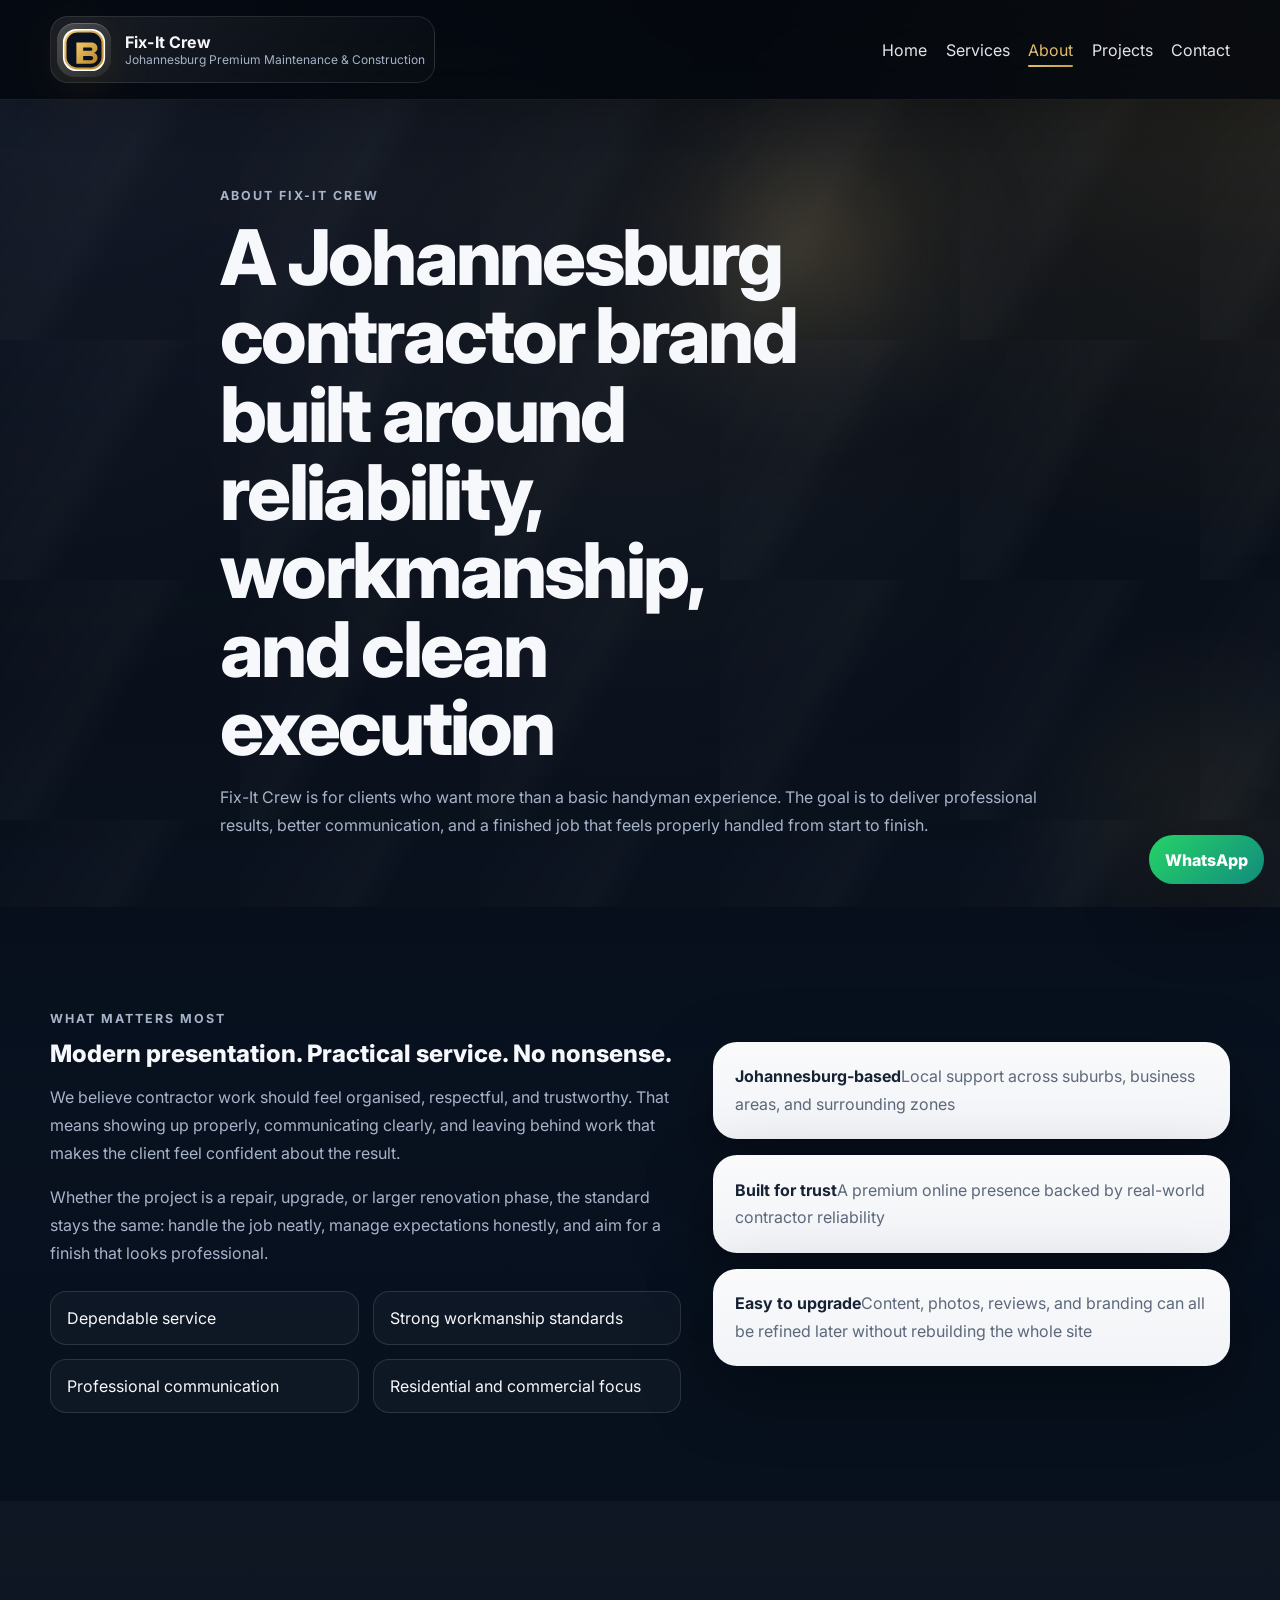
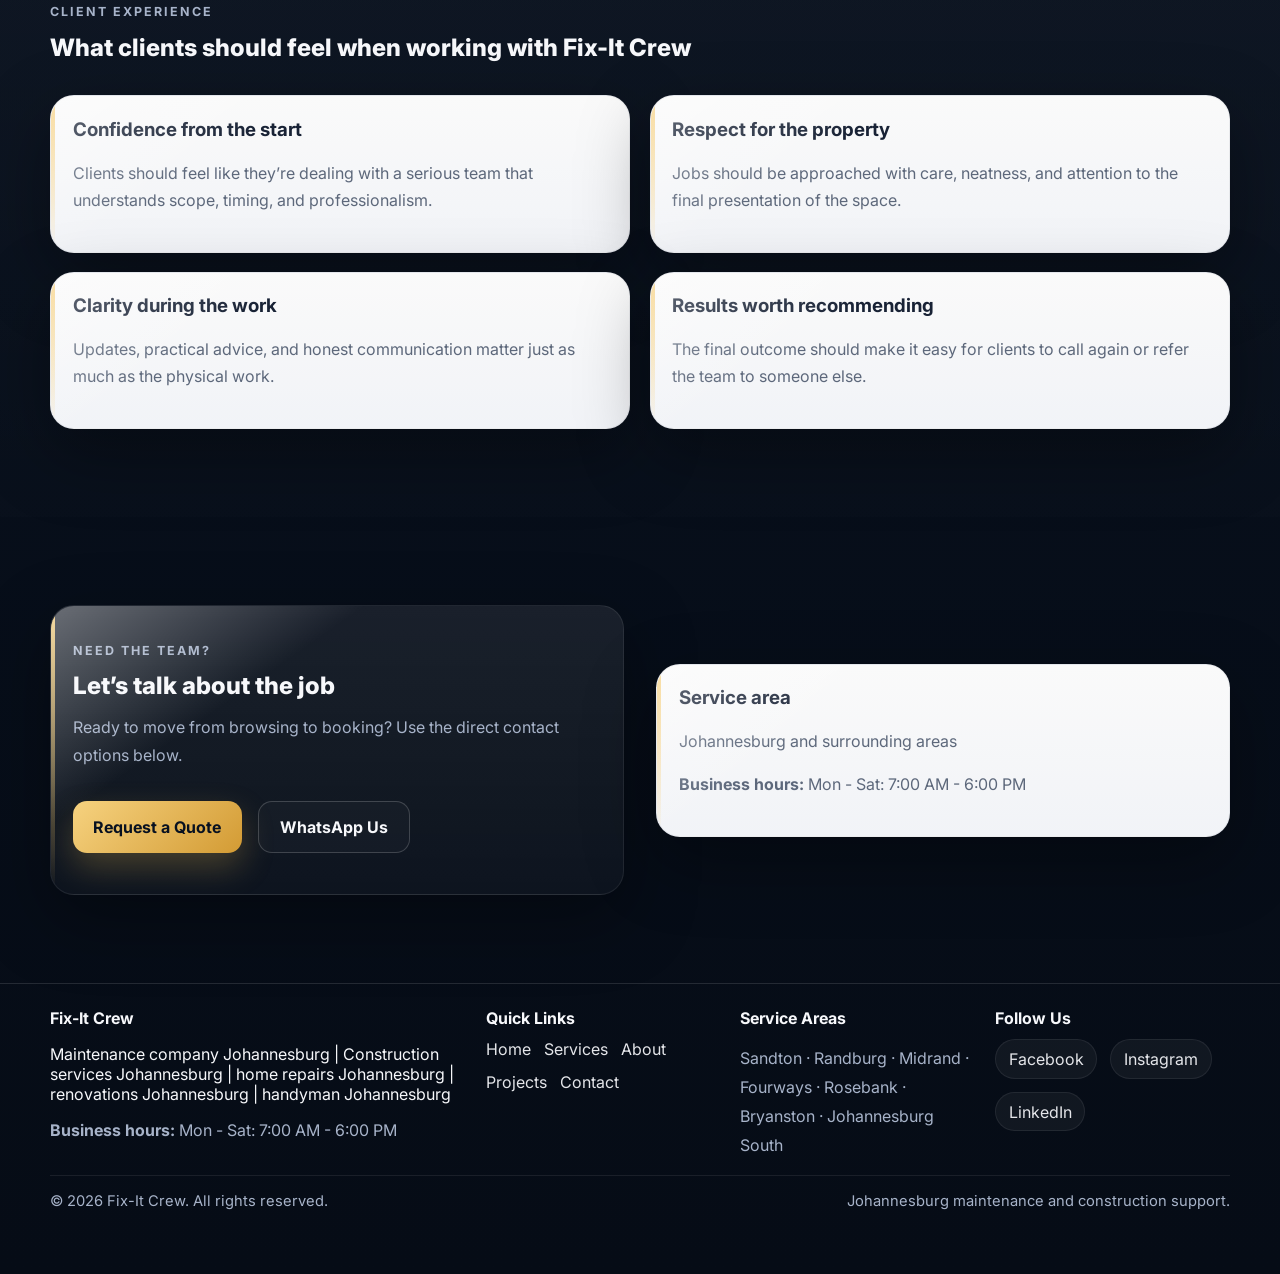
==== about.html @ feb7de80 "Convert Fix-It Crew into premium multi-page site" ====
<!DOCTYPE html>
<html lang="en">
  <head>
    <meta charset="UTF-8" />
    <meta name="viewport" content="width=device-width, initial-scale=1.0" />
    <title>About | Fix-It Crew Johannesburg</title>
    <meta name="description" content="Learn more about Fix-It Crew, a Johannesburg-based maintenance and construction business focused on quality workmanship, clear communication, and reliable follow-through." />
    <meta name="keywords" content="maintenance company Johannesburg, construction services Johannesburg, renovations Johannesburg, handyman Johannesburg" />
    <meta name="theme-color" content="#0b1630" />
    <meta property="og:title" content="About Fix-It Crew | Johannesburg Maintenance & Construction" />
    <meta property="og:description" content="A premium Johannesburg contractor brand focused on reliable workmanship, professional communication, and practical results." />
    <meta property="og:type" content="website" />
    <meta property="og:url" content="https://www.fixitcrew.co.za/about" />
    <meta property="og:image" content="https://www.fixitcrew.co.za/og-image.jpg" />
    <meta property="og:site_name" content="Fix-It Crew" />
    <meta property="og:locale" content="en_ZA" />
    <meta name="twitter:card" content="summary_large_image" />
    <meta name="twitter:title" content="About Fix-It Crew | Johannesburg Maintenance & Construction" />
    <meta name="twitter:description" content="A premium Johannesburg contractor brand focused on reliable workmanship, professional communication, and practical results." />
    <meta name="twitter:image" content="https://www.fixitcrew.co.za/og-image.jpg" />
    <link rel="canonical" href="https://www.fixitcrew.co.za/about" />
    <link rel="icon" type="image/svg+xml" href="data:image/svg+xml,%3Csvg xmlns='http://www.w3.org/2000/svg' viewBox='0 0 64 64'%3E%3Cdefs%3E%3ClinearGradient id='g' x1='0%25' y1='0%25' x2='100%25' y2='100%25'%3E%3Cstop offset='0%25' stop-color='%23f2c86a'/%3E%3Cstop offset='100%25' stop-color='%23b88426'/%3E%3C/linearGradient%3E%3C/defs%3E%3Crect x='7' y='7' width='50' height='50' rx='16' fill='%23ffffff'/%3E%3Crect x='10' y='10' width='44' height='44' rx='14' fill='%23081120' stroke='url(%23g)' stroke-width='2.5'/%3E%3Cpath d='M23 23h18c4 0 7 2.9 7 6.5 0 2.8-1.7 5-4.2 5.9 2.4 0.7 4.2 2.9 4.2 5.9 0 4-3.3 7-7.7 7H23zm8 6v4h8.5c1.4 0 2.4-.8 2.4-2s-1-2-2.4-2zm0 10v5h9.2c1.6 0 2.7-1 2.7-2.4 0-1.6-1.1-2.6-2.7-2.6z' fill='url(%23g)'/%3E%3C/svg%3E" />
    <link rel="preconnect" href="https://fonts.googleapis.com" /><link rel="preconnect" href="https://fonts.gstatic.com" crossorigin />
    <link href="https://fonts.googleapis.com/css2?family=Inter:wght@400;500;600;700;800&display=swap" rel="stylesheet" />
    <link rel="stylesheet" href="styles.css?v=20260515-1605" />
  </head>
  <body>
    <a class="floating-whatsapp" data-link="whatsapp" href="https://wa.me/27XXXXXXXXX" target="_blank" rel="noreferrer" aria-label="Chat on WhatsApp"><span>WhatsApp</span></a>
    <a class="mobile-call" data-link="phone" href="tel:+27XXXXXXXXX">Call Now</a>
    <header class="site-header"><div class="container nav-wrap"><a href="index.html" class="brand"><span class="brand-mark" aria-hidden="true"><!-- Replace this inline SVG later if you have a final logo mark --><svg viewBox="0 0 64 64" role="img" aria-label="Fix-It Crew brand icon"><defs><linearGradient id="brandGold" x1="0%" y1="0%" x2="100%" y2="100%"><stop offset="0%" stop-color="#f2c86a" /><stop offset="100%" stop-color="#b88426" /></linearGradient></defs><rect x="7" y="7" width="50" height="50" rx="16" fill="#ffffff" /><rect x="10" y="10" width="44" height="44" rx="14" fill="#081120" stroke="url(#brandGold)" stroke-width="2.5" /><path d="M23 23h18c4 0 7 2.9 7 6.5 0 2.8-1.7 5-4.2 5.9 2.4 0.7 4.2 2.9 4.2 5.9 0 4-3.3 7-7.7 7H23zm8 6v4h8.5c1.4 0 2.4-.8 2.4-2s-1-2-2.4-2zm0 10v5h9.2c1.6 0 2.7-1 2.7-2.4 0-1.6-1.1-2.6-2.7-2.6z" fill="url(#brandGold)" /></svg></span><span><strong data-config="businessName">Fix-It Crew</strong><small><span data-config="serviceAreaShort">Johannesburg</span> <span data-config="tagline">Premium Maintenance & Construction</span></small></span></a><button class="nav-toggle" aria-label="Open menu" aria-expanded="false" aria-controls="siteNav">☰</button><nav class="site-nav" id="siteNav" aria-label="Primary navigation"><a href="index.html">Home</a><a href="services.html">Services</a><a href="about.html">About</a><a href="projects.html">Projects</a><a href="contact.html">Contact</a></nav></div></header>

    <main class="page-shell">
      <section class="page-hero section-dark">
        <div class="page-hero-lines" aria-hidden="true"></div>
        <div class="page-hero-glow" aria-hidden="true"></div>
        <div class="container page-hero-grid compact">
          <div class="page-hero-copy reveal">
            <p class="eyebrow">About Fix-It Crew</p>
            <h1>A Johannesburg contractor brand built around reliability, workmanship, and clean execution</h1>
            <p class="lead-text">Fix-It Crew is for clients who want more than a basic handyman experience. The goal is to deliver professional results, better communication, and a finished job that feels properly handled from start to finish.</p>
          </div>
        </div>
      </section>

      <section class="page-section">
        <div class="container about-grid">
          <div class="about-copy reveal">
            <p class="eyebrow">What matters most</p>
            <h2>Modern presentation. Practical service. No nonsense.</h2>
            <p>We believe contractor work should feel organised, respectful, and trustworthy. That means showing up properly, communicating clearly, and leaving behind work that makes the client feel confident about the result.</p>
            <p>Whether the project is a repair, upgrade, or larger renovation phase, the standard stays the same: handle the job neatly, manage expectations honestly, and aim for a finish that looks professional.</p>
            <div class="about-checks">
              <div>Dependable service</div>
              <div>Strong workmanship standards</div>
              <div>Professional communication</div>
              <div>Residential and commercial focus</div>
            </div>
          </div>
          <div class="about-panel reveal delay-1">
            <div class="mini-card"><strong>Johannesburg-based</strong><span>Local support across suburbs, business areas, and surrounding zones</span></div>
            <div class="mini-card"><strong>Built for trust</strong><span>A premium online presence backed by real-world contractor reliability</span></div>
            <div class="mini-card"><strong>Easy to upgrade</strong><span>Content, photos, reviews, and branding can all be refined later without rebuilding the whole site</span></div>
          </div>
        </div>
      </section>

      <section class="page-section section-dark">
        <div class="container">
          <div class="section-head reveal"><p class="eyebrow">Client experience</p><h2>What clients should feel when working with Fix-It Crew</h2></div>
          <div class="detail-grid two-col">
            <div class="detail-card reveal"><h3>Confidence from the start</h3><p>Clients should feel like they’re dealing with a serious team that understands scope, timing, and professionalism.</p></div>
            <div class="detail-card reveal delay-1"><h3>Respect for the property</h3><p>Jobs should be approached with care, neatness, and attention to the final presentation of the space.</p></div>
            <div class="detail-card reveal"><h3>Clarity during the work</h3><p>Updates, practical advice, and honest communication matter just as much as the physical work.</p></div>
            <div class="detail-card reveal delay-1"><h3>Results worth recommending</h3><p>The final outcome should make it easy for clients to call again or refer the team to someone else.</p></div>
          </div>
        </div>
      </section>

      <section class="page-section">
        <div class="container contact-layout">
          <div class="info-card dark-card reveal">
            <p class="eyebrow">Need the team?</p>
            <h2>Let’s talk about the job</h2>
            <p>Ready to move from browsing to booking? Use the direct contact options below.</p>
            <div class="stacked-actions"><a class="btn btn-gold glow" href="contact.html">Request a Quote</a><a class="btn btn-outline" data-link="whatsapp" href="https://wa.me/27XXXXXXXXX" target="_blank" rel="noreferrer">WhatsApp Us</a></div>
          </div>
          <div class="detail-card reveal delay-1"><h3>Service area</h3><p><span data-config="serviceArea">Johannesburg and surrounding areas</span></p><p><strong>Business hours:</strong> <span data-config="businessHoursText">Mon - Sat: 7:00 AM - 6:00 PM</span></p></div>
        </div>
      </section>
    </main>

    <footer class="site-footer"><div class="container footer-wrap"><div class="footer-brand-block"><strong data-config="businessName">Fix-It Crew</strong><p>Maintenance company Johannesburg | Construction services Johannesburg | home repairs Johannesburg | renovations Johannesburg | handyman Johannesburg</p><p class="footer-hours"><strong>Business hours:</strong> <span data-config="businessHoursText">Mon - Sat: 7:00 AM - 6:00 PM</span></p></div><div class="footer-columns"><div><strong>Quick Links</strong><div class="footer-links"><a href="index.html">Home</a><a href="services.html">Services</a><a href="about.html">About</a><a href="projects.html">Projects</a><a href="contact.html">Contact</a></div></div><div><strong>Service Areas</strong><p class="footer-area-list">Sandton · Randburg · Midrand · Fourways · Rosebank · Bryanston · Johannesburg South</p></div><div><strong>Follow Us</strong><!-- Replace social links in script.js BUSINESS_CONFIG.socialLinks --><div class="footer-socials"><a data-link="facebook" href="#" target="_blank" rel="noreferrer">Facebook</a><a data-link="instagram" href="#" target="_blank" rel="noreferrer">Instagram</a><a data-link="linkedin" href="#" target="_blank" rel="noreferrer">LinkedIn</a></div></div></div></div><div class="container footer-bottom"><span>© <span id="currentYear"></span> <span data-config="businessName">Fix-It Crew</span>. All rights reserved.</span><span>Johannesburg maintenance and construction support.</span></div></footer>
    <script src="script.js?v=20260515-1605"></script>
  </body>
</html>
---- styles.css ----
:root {
  --bg: #04070d;
  --bg-2: #08111f;
  --bg-soft: #0f1b31;
  --panel: #ffffff;
  --panel-soft: #f4f7fb;
  --text: #f7f8fb;
  --text-dark: #182235;
  --muted: #a7b3c9;
  --muted-dark: #5d687b;
  --gold: #d8ad4c;
  --gold-strong: #f5cc74;
  --gold-soft: rgba(216, 173, 76, 0.18);
  --line: rgba(255, 255, 255, 0.12);
  --line-dark: rgba(24, 34, 53, 0.08);
  --shadow: 0 24px 70px rgba(0, 0, 0, 0.34);
  --shadow-soft: 0 20px 60px rgba(10, 17, 28, 0.12);
  --radius: 24px;
  --max-width: 1180px;
}

* { box-sizing: border-box; }
html { scroll-behavior: smooth; }
body {
  margin: 0;
  font-family: "Inter", sans-serif;
  background:
    radial-gradient(circle at top right, rgba(216, 173, 76, 0.12), transparent 18%),
    radial-gradient(circle at top left, rgba(78, 109, 189, 0.12), transparent 22%),
    radial-gradient(circle at 50% 12%, rgba(255,255,255,0.04), transparent 18%),
    linear-gradient(180deg, #03060c 0%, #08111f 38%, #060c16 100%);
  color: var(--text);
  overflow-x: hidden;
}
img { max-width: 100%; display: block; }
a { color: inherit; }
button, input, select, textarea { font: inherit; }

.container { width: min(var(--max-width), calc(100% - 2rem)); margin: 0 auto; }
.page-shell { position: relative; }

.site-header {
  position: sticky; top: 0; z-index: 50;
  backdrop-filter: blur(20px);
  background: rgba(4, 8, 15, 0.76);
  border-bottom: 1px solid rgba(255,255,255,0.08);
  box-shadow: 0 10px 40px rgba(0,0,0,0.22);
}
.nav-wrap { display: flex; align-items: center; justify-content: space-between; gap: 1rem; padding: 1rem 0; }
.brand {
  display: inline-flex; align-items: center; gap: 0.9rem; color: var(--text); text-decoration: none;
  padding: 0.35rem 0.55rem 0.35rem 0.35rem; border-radius: 18px;
  background: linear-gradient(135deg, rgba(255,255,255,0.08), rgba(255,255,255,0.015));
  border: 1px solid rgba(255,255,255,0.1);
}
.brand:hover { transform: translateY(-1px); box-shadow: 0 12px 28px rgba(0,0,0,0.18); }
.brand strong, .brand small { display: block; }
.brand strong { font-size: 1rem; letter-spacing: 0.01em; }
.brand small { color: var(--muted); font-size: 0.75rem; }
.brand-mark {
  display: inline-grid; place-items: center; width: 54px; height: 54px; border-radius: 18px;
  background: linear-gradient(135deg, rgba(255,255,255,0.2), rgba(255,255,255,0.04));
  box-shadow: inset 0 1px 0 rgba(255,255,255,0.2), 0 8px 24px rgba(0,0,0,0.24);
}
.brand-mark svg { width: 54px; height: 54px; filter: drop-shadow(0 8px 24px rgba(216,173,76,0.2)); }
.site-nav { display: flex; gap: 1.15rem; align-items: center; }
.site-nav a, .site-footer a {
  color: var(--text); text-decoration: none; opacity: 0.92;
  transition: color 0.25s ease, opacity 0.25s ease;
}
.site-nav a:hover, .site-footer a:hover { color: var(--gold-strong); }
.site-nav a.active { color: var(--gold-strong); position: relative; }
.site-nav a.active::after {
  content: ""; position: absolute; left: 0; right: 0; bottom: -0.45rem; height: 2px; border-radius: 999px;
  background: linear-gradient(90deg, var(--gold-strong), var(--gold));
}
.nav-toggle {
  display: none; background: none; color: var(--text); border: 1px solid var(--line);
  border-radius: 12px; padding: 0.5rem 0.7rem; font-size: 1.2rem;
}

.hero,
.page-hero {
  position: relative; overflow: hidden; isolation: isolate;
}
.hero { padding: 5.4rem 0 4.4rem; }
.page-hero { padding: 4.5rem 0 3.25rem; }
.hero::after, .page-hero::after {
  content: ""; position: absolute; inset: auto -10% -15% auto; width: 420px; height: 420px;
  border-radius: 50%; background: radial-gradient(circle, rgba(216, 173, 76, 0.08), transparent 65%); pointer-events: none;
}
.hero-overlay-lines, .page-hero-lines {
  position: absolute; inset: 0; pointer-events: none; opacity: 0.45;
  background: linear-gradient(120deg, transparent 0%, rgba(255,255,255,0.05) 42%, transparent 52%), linear-gradient(180deg, rgba(255,255,255,0.02), transparent 35%);
  background-size: 240px 240px, auto; animation: heroSweep 14s linear infinite;
}
.hero-overlay-glow, .page-hero-glow {
  position: absolute; inset: -10% auto auto 45%; width: 460px; height: 460px; border-radius: 50%;
  background: radial-gradient(circle, rgba(245,204,116,0.18), rgba(245,204,116,0.04) 38%, transparent 68%);
  filter: blur(20px); pointer-events: none; z-index: -1;
}
.hero-grid, .about-grid, .contact-grid, .page-hero-grid, .stats-grid, .contact-layout {
  display: grid; gap: 2rem; align-items: center;
}
.hero-grid, .about-grid, .contact-grid, .page-hero-grid { grid-template-columns: 1.1fr 0.9fr; }
.page-hero-grid.compact { grid-template-columns: 1fr; max-width: 840px; }
.hero-copy, .page-hero-copy { position: relative; z-index: 1; }
.eyebrow {
  text-transform: uppercase; letter-spacing: 0.16em; font-size: 0.78rem; font-weight: 700; color: var(--gold-strong);
}
.hero h1, .page-hero h1, .section h2, .page-section h2 {
  margin: 0 0 1rem; line-height: 1.02; font-weight: 800;
}
.hero h1, .page-hero h1 {
  font-size: clamp(2.6rem, 6vw, 5rem); max-width: 10ch; letter-spacing: -0.035em; text-wrap: balance;
}
.page-hero h1 { max-width: 12ch; }
.hero-text, .page-hero-copy p, .section-head p, .about-copy p, .contact-copy p, .lead-text {
  color: var(--muted); line-height: 1.75;
}
.hero-actions, .stacked-actions {
  display: flex; gap: 1rem; flex-wrap: wrap; margin: 2rem 0 1.25rem;
}
.btn {
  display: inline-flex; align-items: center; justify-content: center; min-height: 52px; padding: 0.92rem 1.3rem;
  border-radius: 14px; font-weight: 700; text-decoration: none;
  transition: transform 0.25s ease, background 0.25s ease, color 0.25s ease, box-shadow 0.25s ease, border-color 0.25s ease;
}
.btn:hover { transform: translateY(-2px); }
.btn-gold {
  background: linear-gradient(135deg, #f6d27f, #d39b34); color: #081120; border: none;
  box-shadow: 0 18px 38px rgba(216, 173, 76, 0.26);
}
.btn-outline {
  border: 1px solid rgba(255, 255, 255, 0.18); color: var(--text); background: rgba(255,255,255,0.025);
}
.btn-outline-dark {
  border: 1px solid rgba(255, 255, 255, 0.12); color: var(--text); background: rgba(255,255,255,0.05);
}
.btn-block { width: 100%; }
.glow { box-shadow: 0 0 0 rgba(216,173,76,0), 0 14px 32px rgba(216,173,76,0.28); }
.glow:hover { box-shadow: 0 0 24px rgba(216,173,76,0.28), 0 18px 40px rgba(216,173,76,0.32); }
.hero-points { list-style: none; padding: 0; margin: 0; display: grid; gap: 0.75rem; color: var(--text); }
.hero-points li::before { content: "◆"; color: var(--gold-strong); margin-right: 0.7rem; }
.trust-badges, .pill-list { display: flex; gap: 0.75rem; flex-wrap: wrap; margin-top: 1.5rem; }
.trust-badges span, .areas-grid span, .pill-list span {
  display: inline-flex; align-items: center; justify-content: center; padding: 0.7rem 0.9rem; border-radius: 999px;
  border: 1px solid rgba(255,255,255,0.12); background: rgba(255,255,255,0.04); color: var(--text); font-weight: 600;
}
.hero-contact-strip {
  display: flex; flex-wrap: wrap; gap: 0.8rem; margin-top: 1rem;
}
.hero-contact-strip a {
  color: var(--text); text-decoration: none; padding: 0.8rem 1rem; border-radius: 14px;
  background: linear-gradient(135deg, rgba(255,255,255,0.06), rgba(255,255,255,0.025));
  border: 1px solid rgba(255,255,255,0.1); font-weight: 600;
}
.hero-contact-strip a:hover { border-color: rgba(242,200,106,0.35); color: var(--gold-strong); }
.hero-trust-stats, .stats-grid {
  display: grid; grid-template-columns: repeat(3, 1fr); gap: 0.9rem; margin-top: 1.2rem;
}
.hero-trust-stats div, .stat-card {
  padding: 1rem; border-radius: 18px; background: linear-gradient(180deg, rgba(255,255,255,0.08), rgba(255,255,255,0.03));
  border: 1px solid rgba(255,255,255,0.08); box-shadow: inset 0 1px 0 rgba(255,255,255,0.08);
}
.hero-trust-stats strong, .stat-card strong {
  display: block; font-size: 1.1rem; color: var(--gold-strong); margin-bottom: 0.25rem;
}
.hero-trust-stats span, .stat-card span { color: var(--muted); font-size: 0.92rem; }
.hero-visual { position: relative; min-height: 520px; }
.hero-bg-grid {
  position: absolute; inset: 0; border-radius: 32px;
  background:
    linear-gradient(rgba(255,255,255,0.04) 1px, transparent 1px),
    linear-gradient(90deg, rgba(255,255,255,0.04) 1px, transparent 1px),
    linear-gradient(135deg, rgba(216,173,76,0.06), rgba(11,22,48,0.22));
  background-size: 26px 26px, 26px 26px, auto;
  opacity: 0.65;
}
.glass-card, .project-placeholder, .service-card, .review-card, .contact-card, .quote-form, .mini-card, .gallery-card, .why-card, .map-card, .detail-card, .info-card {
  border-radius: var(--radius); box-shadow: var(--shadow);
}
.glass-card {
  position: absolute; right: 0; top: 0; width: min(100%, 470px); padding: 1.5rem;
  background: linear-gradient(180deg, rgba(255,255,255,0.14), rgba(255,255,255,0.04));
  border: 1px solid rgba(255,255,255,0.14); backdrop-filter: blur(14px); z-index: 1;
}
.hud-panel { box-shadow: inset 0 1px 0 rgba(255,255,255,0.08), 0 24px 60px rgba(0,0,0,0.28); }
.panel-kicker {
  display: inline-flex; margin-bottom: 0.8rem; padding: 0.4rem 0.7rem; border-radius: 999px;
  background: rgba(8,17,32,0.48); color: var(--gold-strong); font-size: 0.78rem; font-weight: 700; letter-spacing: 0.06em; text-transform: uppercase;
}
.pulse-soft { animation: pulseSoft 4s ease-in-out infinite; }
.stat-row { display: flex; gap: 1rem; margin-top: 1.5rem; }
.stat-row div {
  flex: 1; padding: 1rem; background: rgba(255,255,255,0.05); border-radius: 16px;
}
.stat-row strong { display: block; font-size: 1.5rem; }
.stat-row span { color: var(--muted); font-size: 0.9rem; }
.project-placeholder {
  position: absolute; left: 0; bottom: 0; width: min(100%, 390px); aspect-ratio: 4 / 3;
  background: linear-gradient(135deg, rgba(216,173,76,0.22), rgba(255,255,255,0.04)), #101c32;
  border: 1px dashed rgba(255, 255, 255, 0.22); display: grid; place-items: center;
  color: var(--text); font-weight: 700; text-align: center; padding: 1rem; z-index: 1;
}
.project-showcase-card { box-shadow: inset 0 1px 0 rgba(255,255,255,0.08), 0 24px 60px rgba(0,0,0,0.26); }
.hero-showcase { gap: 1rem; align-content: center; }
.placeholder-visual {
  width: 100%; height: 140px; border-radius: 18px; position: relative; overflow: hidden;
  background: linear-gradient(135deg, rgba(255,255,255,0.08), rgba(216,173,76,0.18));
  border: 1px solid rgba(255,255,255,0.15);
}
.placeholder-visual::before, .placeholder-visual::after { content: ""; position: absolute; background: rgba(255,255,255,0.16); }
.tools-visual::before { width: 140px; height: 12px; transform: rotate(-30deg); left: 24px; top: 48px; border-radius: 999px; }
.tools-visual::after { width: 90px; height: 90px; right: 22px; bottom: 16px; border-radius: 20px; border: 2px solid rgba(242,200,106,0.35); background: transparent; }
.visual-badge {
  position: absolute; left: 16px; bottom: 16px; display: inline-block; padding: 0.45rem 0.7rem;
  border-radius: 999px; background: rgba(8,17,32,0.75); color: var(--gold-strong); font-size: 0.78rem; font-weight: 700;
}
.premium-frame { box-shadow: 0 0 0 1px rgba(216,173,76,0.25), var(--shadow); }
.hero-orbit { position: absolute; border: 1px solid rgba(216,173,76,0.15); border-radius: 50%; pointer-events: none; }
.orbit-one { width: 180px; height: 180px; right: 24px; bottom: 12px; }
.orbit-two { width: 260px; height: 260px; right: -18px; bottom: -24px; }

.trust-strip {
  border-block: 1px solid rgba(255,255,255,0.08);
  background: linear-gradient(180deg, rgba(255,255,255,0.03), rgba(255,255,255,0.015));
}
.trust-items {
  display: grid; grid-template-columns: repeat(5, 1fr); gap: 1rem; padding: 1rem 0;
  text-align: center; color: var(--muted); font-weight: 600; letter-spacing: 0.02em;
}

.section, .page-section { padding: 5.5rem 0; }
.section-compact { padding: 4rem 0; }
.section-dark { background: linear-gradient(180deg, rgba(255,255,255,0.03), rgba(255,255,255,0.008)); }
.section-head { max-width: 760px; margin-bottom: 2.2rem; }
.section-head h2 { margin-bottom: 0.9rem; }
.service-grid, .review-grid, .gallery-grid, .why-grid, .detail-grid, .feature-grid {
  display: grid; grid-template-columns: repeat(3, 1fr); gap: 1.2rem;
}
.service-card, .review-card, .gallery-card, .contact-card, .quote-form, .mini-card, .why-card, .detail-card, .info-card {
  background: linear-gradient(180deg, rgba(255,255,255,0.98), rgba(246,248,252,0.98));
  color: var(--text-dark); padding: 1.35rem;
}
.service-card h3, .review-card strong, .contact-card strong, .quote-form h3, .mini-card strong, .why-card h3, .detail-card h3, .info-card h3 { margin-top: 0; }
.service-card p, .review-card p, .contact-card span, .mini-card span, .why-card p, .gallery-card small, .detail-card p, .info-card p { color: var(--muted-dark); line-height: 1.7; }
.premium-card, .detail-card, .info-card { position: relative; overflow: hidden; border: 1px solid rgba(11, 22, 48, 0.06); }
.premium-card::before, .detail-card::before, .info-card::before {
  content: ""; position: absolute; inset: 0 auto 0 0; width: 4px; background: linear-gradient(180deg, var(--gold-strong), transparent);
}
.premium-card::after, .detail-card::after, .info-card::after {
  content: ""; position: absolute; inset: 0; background: linear-gradient(145deg, rgba(255,255,255,0.35), transparent 32%); pointer-events: none;
}
.service-tag {
  display: inline-flex; padding: 0.35rem 0.6rem; border-radius: 999px; background: rgba(8,17,32,0.06);
  color: #40506b; font-size: 0.78rem; font-weight: 700; margin-bottom: 0.8rem;
}
.service-icon, .icon-badge {
  width: 52px; height: 52px; border-radius: 16px; display: grid; place-items: center; margin-bottom: 1rem;
  background: linear-gradient(135deg, rgba(245,204,116,0.24), rgba(11,22,48,0.08));
  font-size: 1.35rem; box-shadow: inset 0 1px 0 rgba(255,255,255,0.55);
}
.service-icon svg {
  width: 26px; height: 26px; stroke: #7a5617; stroke-width: 1.8; fill: none; stroke-linecap: round; stroke-linejoin: round;
}
.about-checks { display: grid; grid-template-columns: repeat(2, 1fr); gap: 0.9rem; margin-top: 1.5rem; }
.about-checks div {
  padding: 1rem; border: 1px solid var(--line); border-radius: 16px; background: rgba(255,255,255,0.03);
}
.about-panel { display: grid; gap: 1rem; }
.gallery-card {
  min-height: 260px; display: flex; flex-direction: column; gap: 0.9rem;
  background: linear-gradient(180deg, rgba(9,19,38,0.06), rgba(216,173,76,0.18)), #fff; border: 1px dashed rgba(11, 22, 48, 0.15);
}
.premium-gallery-grid .gallery-card { overflow: hidden; }
.masonry-grid { align-items: stretch; }
.gallery-card-large, .gallery-card-wide { grid-column: span 2; }
.gallery-card:hover, .review-card:hover, .contact-card:hover, .mini-card:hover, .why-card:hover, .service-card:hover, .detail-card:hover, .info-card:hover {
  transform: translateY(-3px); transition: transform 0.25s ease, box-shadow 0.25s ease; box-shadow: 0 28px 70px rgba(0, 0, 0, 0.18);
}
.gallery-card span { font-weight: 700; }
.image-placeholder {
  min-height: 180px; border-radius: 18px; position: relative; overflow: hidden; display: grid; place-items: center;
  background: linear-gradient(135deg, rgba(11,22,48,0.08), rgba(216,173,76,0.18));
  border: 1px solid rgba(11,22,48,0.08); color: #40506b; font-weight: 700; text-align: center; padding: 1rem;
}
.image-placeholder span { position: relative; z-index: 1; }
.gallery-card:hover .image-placeholder::after {
  content: ""; position: absolute; inset: 0; background: linear-gradient(180deg, transparent, rgba(8,17,32,0.12));
}
.image-placeholder::before {
  content: ""; position: absolute; inset: 14px; border: 1px dashed rgba(64,80,107,0.2); border-radius: 14px;
}
.project-one::after, .project-two::after, .project-three::after, .project-five::after, .project-six::after {
  content: ""; position: absolute; width: 90px; height: 90px; right: 16px; bottom: 16px; border-radius: 18px; border: 2px solid rgba(216,173,76,0.18);
}
.gallery-split .split-header { display: flex; justify-content: space-between; color: #243248; }
.before-after-grid { display: grid; grid-template-columns: 1fr 1fr; gap: 0.8rem; }
.before-box, .after-box { min-height: 160px; }
.before-box { background: linear-gradient(135deg, rgba(11,22,48,0.05), rgba(255,255,255,0.9)); }
.after-box { background: linear-gradient(135deg, rgba(216,173,76,0.25), rgba(255,255,255,0.95)); }
.stars { color: var(--gold); letter-spacing: 0.2em; margin-bottom: 0.9rem; }
.review-meta { display: flex; flex-direction: column; gap: 0.15rem; }
.review-meta span { color: #7a8497; font-size: 0.9rem; }
.premium-testimonial-card { position: relative; }
.premium-testimonial-card::after {
  content: "”"; position: absolute; top: 1rem; right: 1rem; font-size: 3rem; line-height: 1; color: rgba(216,173,76,0.18); font-weight: 800;
}
.contact-cards { display: grid; gap: 1rem; margin-top: 1.5rem; }
.contact-card { display: block; text-decoration: none; }
.contact-actions { display: flex; flex-wrap: wrap; gap: 0.8rem; margin-top: 1rem; }
.contact-layout { grid-template-columns: 1fr 1fr; }
.quote-form {
  padding: 1.75rem; border: 1px solid rgba(216,173,76,0.18); box-shadow: 0 26px 70px rgba(10,17,28,0.12);
}
.map-card {
  margin-top: 1.25rem; padding: 1.4rem; background: linear-gradient(180deg, rgba(255,255,255,0.08), rgba(255,255,255,0.03)); border: 1px solid rgba(255,255,255,0.08);
}
.map-card strong { display: block; margin-bottom: 0.45rem; }
.map-card p { margin: 0 0 1rem; color: var(--muted); }
.form-intro { margin-top: -0.4rem; margin-bottom: 1rem; color: #58657b; }
.form-status { display: none; margin: 0 0 1rem; padding: 0.9rem 1rem; border-radius: 14px; font-weight: 600; }
.form-status.show { display: block; }
.form-status.success { background: rgba(37, 211, 102, 0.12); color: #177a47; border: 1px solid rgba(37, 211, 102, 0.25); }
.form-status.error { background: rgba(220, 38, 38, 0.08); color: #b42318; border: 1px solid rgba(220, 38, 38, 0.18); }
.form-grid { display: grid; grid-template-columns: repeat(2, 1fr); gap: 1rem; }
label { display: grid; gap: 0.5rem; font-weight: 600; color: var(--text-dark); }
input, select, textarea {
  width: 100%; border: 1px solid #d9dfeb; border-radius: 14px; padding: 0.95rem 1rem;
  color: var(--text-dark); background: #fff;
}
textarea { resize: vertical; min-height: 140px; }
input:focus, select:focus, textarea:focus { outline: 2px solid rgba(216, 173, 76, 0.35); border-color: var(--gold); }
input.invalid, select.invalid, textarea.invalid { border-color: #d92d20; background: #fff7f7; }
.field-error { min-height: 1rem; color: #b42318; font-size: 0.82rem; font-weight: 600; }
.full-width { grid-column: 1 / -1; }
.file-field small { color: #64748b; }
.areas-grid { display: flex; flex-wrap: wrap; gap: 0.8rem; }
.inline-link { color: var(--gold-strong); text-decoration: none; }
.inline-link:hover { text-decoration: underline; }
.metric-banner, .feature-banner {
  padding: 1.2rem 1.4rem; border-radius: 20px; background: rgba(255,255,255,0.05); border: 1px solid rgba(255,255,255,0.08);
}
.detail-grid.two-col, .feature-grid.two-col { grid-template-columns: repeat(2, 1fr); }
.list-clean { list-style: none; padding: 0; margin: 0; display: grid; gap: 0.7rem; }
.list-clean li::before { content: "◆"; color: var(--gold-strong); margin-right: 0.7rem; }
.timeline { display: grid; gap: 1rem; }
.timeline-step {
  padding: 1.2rem 1.3rem; border-radius: 20px; background: linear-gradient(180deg, rgba(255,255,255,0.96), rgba(243,246,252,0.96));
  border: 1px solid var(--line-dark); color: var(--text-dark); box-shadow: var(--shadow-soft);
}
.timeline-step strong { display: block; margin-bottom: 0.4rem; }
.info-card.dark-card {
  background: linear-gradient(180deg, rgba(255,255,255,0.08), rgba(255,255,255,0.03)); color: var(--text); border: 1px solid rgba(255,255,255,0.08);
}
.info-card.dark-card p, .info-card.dark-card li { color: var(--muted); }
.site-footer { border-top: 1px solid var(--line); padding: 1.5rem 0 4rem; }
.footer-wrap { display: flex; justify-content: space-between; gap: 1rem; }
.footer-columns { display: grid; grid-template-columns: repeat(3, minmax(0, 1fr)); gap: 1.2rem; flex: 1; }
.footer-links { display: flex; gap: 0.8rem; flex-wrap: wrap; margin-top: 0.7rem; }
.footer-brand-block { max-width: 420px; }
.footer-hours, .footer-area-list { color: var(--muted); }
.footer-area-list { line-height: 1.8; }
.footer-socials { display: flex; gap: 0.8rem; flex-wrap: wrap; margin-top: 0.7rem; }
.footer-socials a {
  padding: 0.55rem 0.8rem; border-radius: 999px; background: rgba(255,255,255,0.05); border: 1px solid rgba(255,255,255,0.08);
}
.footer-socials a:hover { border-color: rgba(245,204,116,0.35); }
.footer-bottom {
  display: flex; justify-content: space-between; gap: 1rem; padding-top: 1rem; border-top: 1px solid rgba(255,255,255,0.08); color: var(--muted); font-size: 0.92rem;
}
.floating-whatsapp, .mobile-call {
  position: fixed; z-index: 40; text-decoration: none; font-weight: 800; box-shadow: var(--shadow);
}
.floating-whatsapp {
  right: 1rem; bottom: 1rem; background: linear-gradient(135deg, #25d366, #128c7e); color: white; padding: 0.9rem 1rem; border-radius: 999px;
}
.mobile-call {
  left: 1rem; bottom: 1rem; background: linear-gradient(135deg, var(--gold-strong), var(--gold)); color: #081120; padding: 0.9rem 1rem; border-radius: 999px; display: none;
}
.reveal { opacity: 0; transform: translateY(24px) scale(0.985); transition: opacity 0.75s ease, transform 0.75s ease; }
.reveal.visible { opacity: 1; transform: translateY(0) scale(1); }
.delay-1 { transition-delay: 0.1s; }
.delay-2 { transition-delay: 0.2s; }

@keyframes pulseSoft {
  0%, 100% { box-shadow: var(--shadow); }
  50% { box-shadow: var(--shadow), 0 0 36px rgba(216,173,76,0.12); }
}
@keyframes heroSweep {
  0% { transform: translateX(-8%); }
  50% { transform: translateX(8%); }
  100% { transform: translateX(-8%); }
}

@media (max-width: 980px) {
  .hero-grid, .about-grid, .contact-grid, .page-hero-grid, .contact-layout,
  .service-grid, .review-grid, .gallery-grid, .trust-items, .why-grid, .detail-grid, .feature-grid, .stats-grid {
    grid-template-columns: 1fr 1fr;
  }
  .hero-grid, .about-grid, .contact-grid, .page-hero-grid, .contact-layout { grid-template-columns: 1fr; }
  .hero-visual { min-height: 360px; }
  .hero-trust-stats, .footer-columns { grid-template-columns: 1fr 1fr; }
}

@media (max-width: 760px) {
  .container { width: min(100% - 1.25rem, var(--max-width)); }
  .site-nav {
    position: absolute; left: 1rem; right: 1rem; top: calc(100% + 0.5rem);
    background: rgba(7, 12, 22, 0.97); border: 1px solid var(--line); border-radius: 18px;
    padding: 1rem; flex-direction: column; display: none;
  }
  .site-nav.open { display: flex; }
  .nav-toggle { display: block; }
  .trust-items, .service-grid, .review-grid, .gallery-grid, .form-grid, .about-checks,
  .why-grid, .before-after-grid, .detail-grid, .feature-grid, .stats-grid { grid-template-columns: 1fr; }
  .footer-wrap { flex-direction: column; }
  .footer-columns, .hero-trust-stats, .gallery-card-large, .gallery-card-wide, .footer-bottom { grid-template-columns: 1fr; display: grid; }
  .contact-actions, .hero-contact-strip, .stacked-actions { flex-direction: column; }
  .contact-actions .btn, .hero-actions .btn, .hero-contact-strip a, .stacked-actions .btn { width: 100%; }
  .hero-actions { gap: 0.75rem; }
  .hero-contact-strip { gap: 0.65rem; }
  .hero-trust-stats { gap: 0.75rem; }
  .trust-badges { gap: 0.55rem; }
  .trust-badges span, .areas-grid span, .pill-list span { width: 100%; justify-content: flex-start; }
  .stat-row { flex-direction: column; gap: 0.75rem; }
  .quote-form, .service-card, .review-card, .gallery-card, .contact-card, .mini-card, .why-card, .detail-card, .info-card { padding: 1.15rem; }
  .mobile-call { display: inline-flex; }
  .floating-whatsapp { bottom: 4.8rem; }
  .hero, .page-hero { padding-top: 4rem; padding-bottom: 3rem; }
  .section, .page-section { padding: 4.25rem 0; }
  .section-compact { padding: 3.2rem 0; }
  .hero h1, .page-hero h1 { max-width: none; }
  .project-placeholder, .glass-card { position: relative; width: 100%; }
  .hero-visual { display: grid; gap: 1rem; min-height: auto; }
  .hero-orbit { display: none; }
  .hero-bg-grid { inset: 0; }
}

@media (max-width: 520px) {
  .container { width: calc(100% - 1rem); }
  .brand { gap: 0.65rem; padding-right: 0.45rem; }
  .brand strong { font-size: 0.95rem; }
  .brand small { font-size: 0.68rem; }
  .brand-mark, .brand-mark svg { width: 46px; height: 46px; }
  .nav-wrap { padding: 0.8rem 0; }
  .hero, .page-hero { padding-top: 3.35rem; }
  .hero h1, .page-hero h1 { font-size: clamp(2rem, 9vw, 2.8rem); line-height: 1.05; }
  .hero-text, .lead-text { font-size: 0.98rem; }
  .eyebrow { font-size: 0.69rem; letter-spacing: 0.14em; }
  .btn { min-height: 50px; padding: 0.85rem 1rem; }
  .hero-points { gap: 0.65rem; font-size: 0.95rem; }
  .hero-trust-stats div, .stat-card { padding: 0.9rem; }
  .service-icon, .icon-badge { width: 46px; height: 46px; margin-bottom: 0.85rem; }
  .service-icon svg { width: 22px; height: 22px; }
  .image-placeholder { min-height: 150px; }
  .before-box, .after-box { min-height: 130px; }
  .contact-copy p, .about-copy p, .section-head p, .service-card p, .review-card p, .detail-card p, .info-card p { font-size: 0.96rem; }
  .site-footer { padding-bottom: 6.5rem; }
  .footer-links, .footer-socials { gap: 0.55rem; }
  .floating-whatsapp, .mobile-call {
    padding: 0.82rem 0.95rem; font-size: 0.92rem; bottom: max(1rem, env(safe-area-inset-bottom));
  }
  .floating-whatsapp { right: 0.75rem; bottom: max(4.5rem, calc(env(safe-area-inset-bottom) + 4.5rem)); }
  .mobile-call { left: 0.75rem; }
}
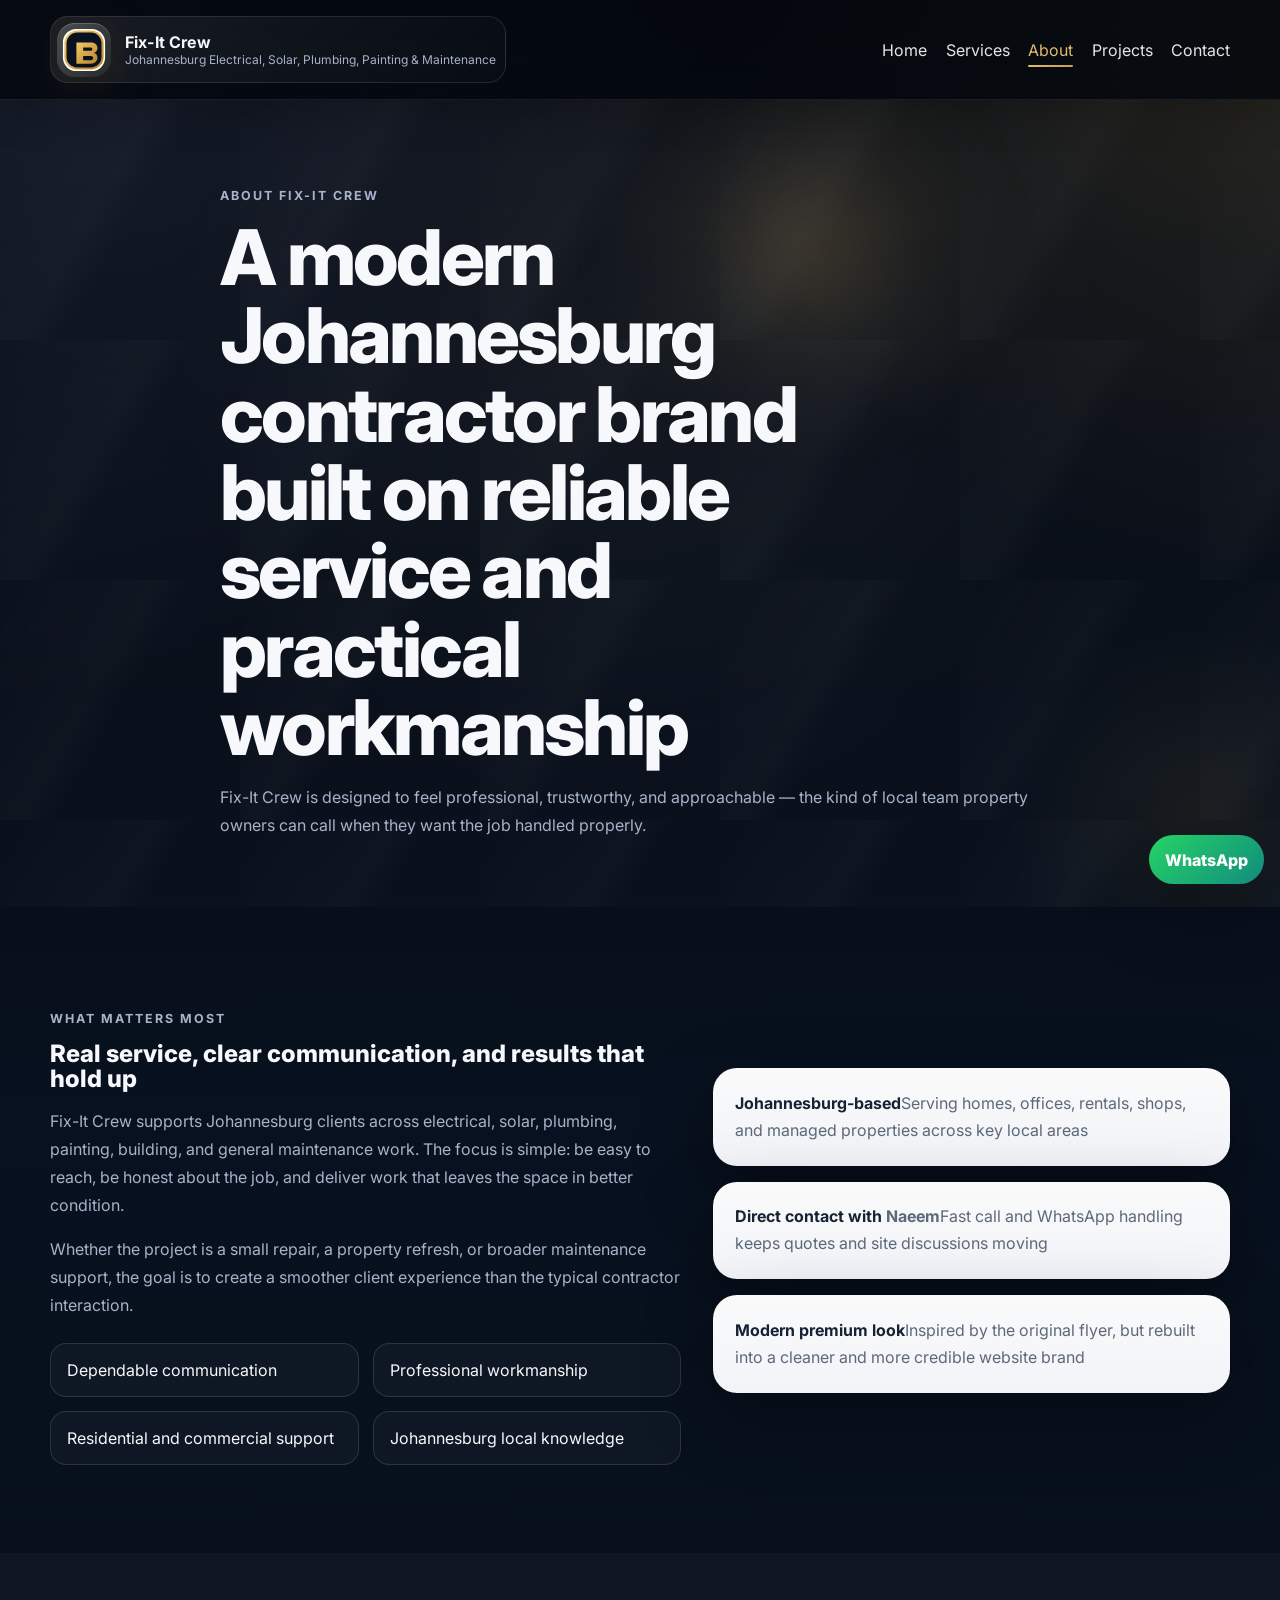
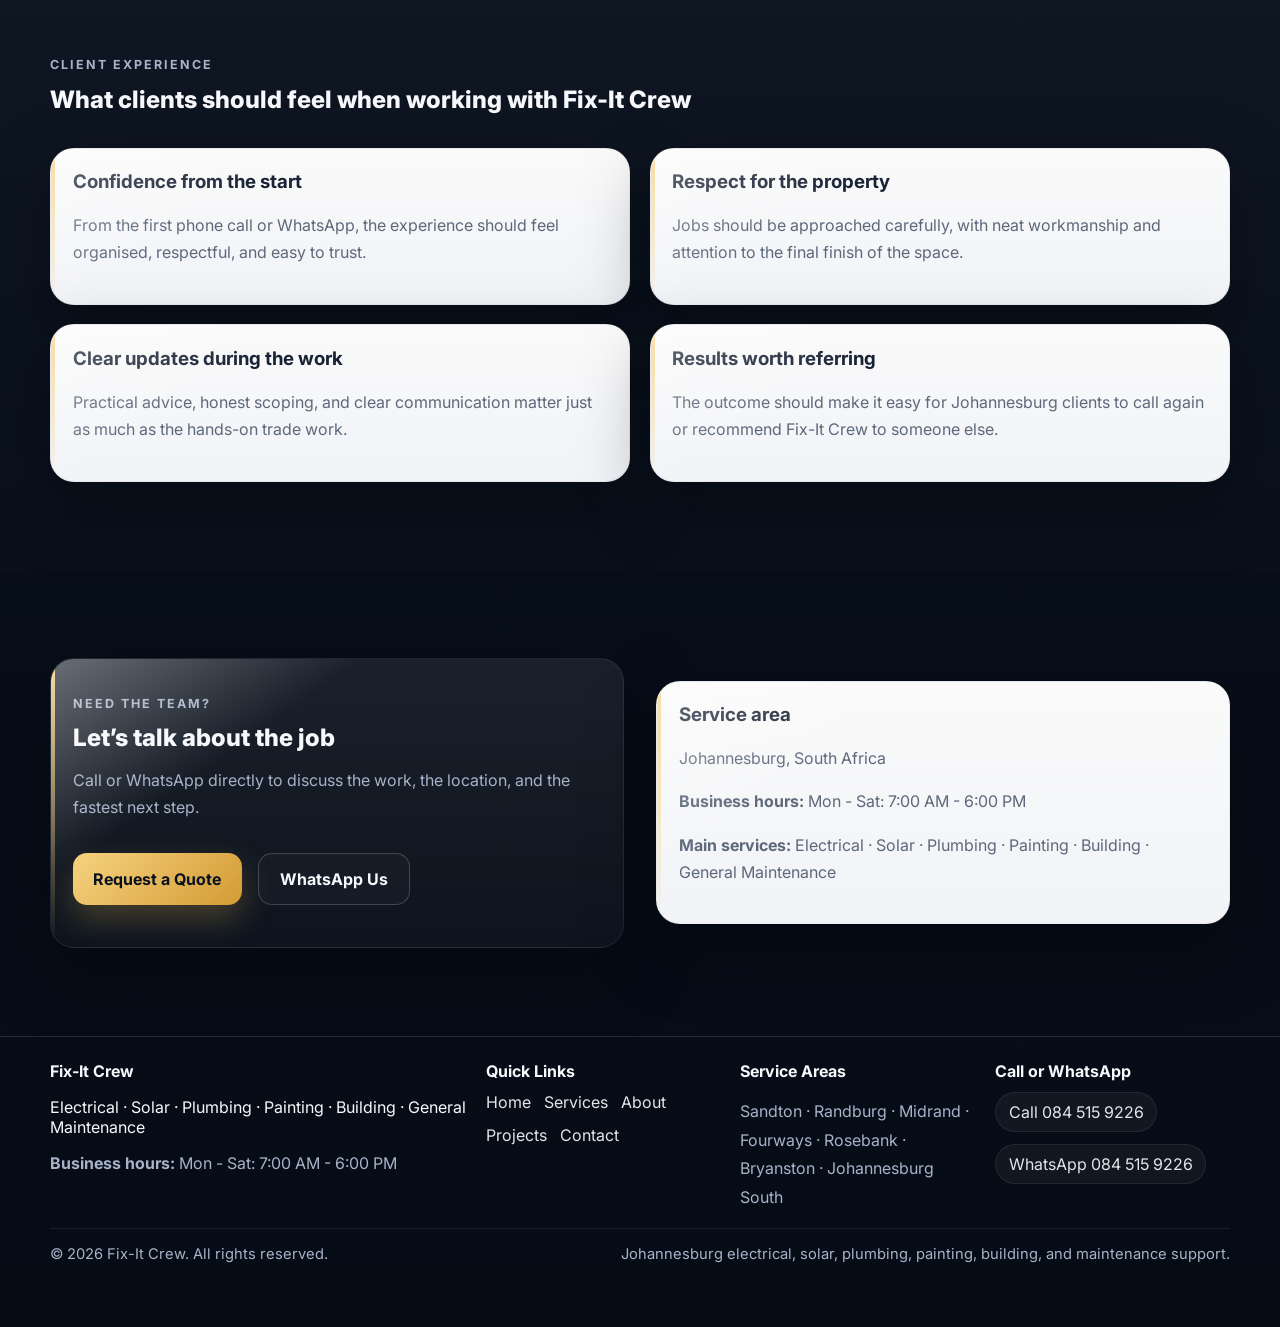
==== commit 6acda13e: "Update Fix-It Crew site with real Johannesburg business details" ====
--- a/about.html
+++ b/about.html
@@ -4,30 +4,30 @@
     <meta charset="UTF-8" />
     <meta name="viewport" content="width=device-width, initial-scale=1.0" />
     <title>About | Fix-It Crew Johannesburg</title>
-    <meta name="description" content="Learn more about Fix-It Crew, a Johannesburg-based maintenance and construction business focused on quality workmanship, clear communication, and reliable follow-through." />
-    <meta name="keywords" content="maintenance company Johannesburg, construction services Johannesburg, renovations Johannesburg, handyman Johannesburg" />
+    <meta name="description" content="Learn more about Fix-It Crew, a Johannesburg-based business offering reliable electrical, solar, plumbing, painting, building, and maintenance services." />
+    <meta name="keywords" content="about Fix-It Crew Johannesburg, contractor Johannesburg, maintenance company Johannesburg" />
     <meta name="theme-color" content="#0b1630" />
-    <meta property="og:title" content="About Fix-It Crew | Johannesburg Maintenance & Construction" />
-    <meta property="og:description" content="A premium Johannesburg contractor brand focused on reliable workmanship, professional communication, and practical results." />
+    <meta property="og:title" content="About Fix-It Crew | Johannesburg Property Services" />
+    <meta property="og:description" content="A trustworthy Johannesburg contractor brand focused on professional workmanship, clear communication, and dependable service." />
     <meta property="og:type" content="website" />
-    <meta property="og:url" content="https://www.fixitcrew.co.za/about" />
-    <meta property="og:image" content="https://www.fixitcrew.co.za/og-image.jpg" />
+    <meta property="og:url" content="https://ps420.github.io/fix-it-crew-site/about.html" />
+    <meta property="og:image" content="https://ps420.github.io/fix-it-crew-site/og-image.jpg" />
     <meta property="og:site_name" content="Fix-It Crew" />
     <meta property="og:locale" content="en_ZA" />
     <meta name="twitter:card" content="summary_large_image" />
-    <meta name="twitter:title" content="About Fix-It Crew | Johannesburg Maintenance & Construction" />
-    <meta name="twitter:description" content="A premium Johannesburg contractor brand focused on reliable workmanship, professional communication, and practical results." />
-    <meta name="twitter:image" content="https://www.fixitcrew.co.za/og-image.jpg" />
-    <link rel="canonical" href="https://www.fixitcrew.co.za/about" />
+    <meta name="twitter:title" content="About Fix-It Crew | Johannesburg Property Services" />
+    <meta name="twitter:description" content="A trustworthy Johannesburg contractor brand focused on professional workmanship, clear communication, and dependable service." />
+    <meta name="twitter:image" content="https://ps420.github.io/fix-it-crew-site/og-image.jpg" />
+    <link rel="canonical" href="https://ps420.github.io/fix-it-crew-site/about.html" />
     <link rel="icon" type="image/svg+xml" href="data:image/svg+xml,%3Csvg xmlns='http://www.w3.org/2000/svg' viewBox='0 0 64 64'%3E%3Cdefs%3E%3ClinearGradient id='g' x1='0%25' y1='0%25' x2='100%25' y2='100%25'%3E%3Cstop offset='0%25' stop-color='%23f2c86a'/%3E%3Cstop offset='100%25' stop-color='%23b88426'/%3E%3C/linearGradient%3E%3C/defs%3E%3Crect x='7' y='7' width='50' height='50' rx='16' fill='%23ffffff'/%3E%3Crect x='10' y='10' width='44' height='44' rx='14' fill='%23081120' stroke='url(%23g)' stroke-width='2.5'/%3E%3Cpath d='M23 23h18c4 0 7 2.9 7 6.5 0 2.8-1.7 5-4.2 5.9 2.4 0.7 4.2 2.9 4.2 5.9 0 4-3.3 7-7.7 7H23zm8 6v4h8.5c1.4 0 2.4-.8 2.4-2s-1-2-2.4-2zm0 10v5h9.2c1.6 0 2.7-1 2.7-2.4 0-1.6-1.1-2.6-2.7-2.6z' fill='url(%23g)'/%3E%3C/svg%3E" />
     <link rel="preconnect" href="https://fonts.googleapis.com" /><link rel="preconnect" href="https://fonts.gstatic.com" crossorigin />
     <link href="https://fonts.googleapis.com/css2?family=Inter:wght@400;500;600;700;800&display=swap" rel="stylesheet" />
-    <link rel="stylesheet" href="styles.css?v=20260515-1605" />
+    <link rel="stylesheet" href="styles.css?v=20260515-1712" />
   </head>
   <body>
-    <a class="floating-whatsapp" data-link="whatsapp" href="https://wa.me/27XXXXXXXXX" target="_blank" rel="noreferrer" aria-label="Chat on WhatsApp"><span>WhatsApp</span></a>
-    <a class="mobile-call" data-link="phone" href="tel:+27XXXXXXXXX">Call Now</a>
-    <header class="site-header"><div class="container nav-wrap"><a href="index.html" class="brand"><span class="brand-mark" aria-hidden="true"><!-- Replace this inline SVG later if you have a final logo mark --><svg viewBox="0 0 64 64" role="img" aria-label="Fix-It Crew brand icon"><defs><linearGradient id="brandGold" x1="0%" y1="0%" x2="100%" y2="100%"><stop offset="0%" stop-color="#f2c86a" /><stop offset="100%" stop-color="#b88426" /></linearGradient></defs><rect x="7" y="7" width="50" height="50" rx="16" fill="#ffffff" /><rect x="10" y="10" width="44" height="44" rx="14" fill="#081120" stroke="url(#brandGold)" stroke-width="2.5" /><path d="M23 23h18c4 0 7 2.9 7 6.5 0 2.8-1.7 5-4.2 5.9 2.4 0.7 4.2 2.9 4.2 5.9 0 4-3.3 7-7.7 7H23zm8 6v4h8.5c1.4 0 2.4-.8 2.4-2s-1-2-2.4-2zm0 10v5h9.2c1.6 0 2.7-1 2.7-2.4 0-1.6-1.1-2.6-2.7-2.6z" fill="url(#brandGold)" /></svg></span><span><strong data-config="businessName">Fix-It Crew</strong><small><span data-config="serviceAreaShort">Johannesburg</span> <span data-config="tagline">Premium Maintenance & Construction</span></small></span></a><button class="nav-toggle" aria-label="Open menu" aria-expanded="false" aria-controls="siteNav">☰</button><nav class="site-nav" id="siteNav" aria-label="Primary navigation"><a href="index.html">Home</a><a href="services.html">Services</a><a href="about.html">About</a><a href="projects.html">Projects</a><a href="contact.html">Contact</a></nav></div></header>
+    <a class="floating-whatsapp" data-link="whatsapp" href="https://wa.me/27845159226" target="_blank" rel="noreferrer" aria-label="Chat on WhatsApp"><span>WhatsApp</span></a>
+    <a class="mobile-call" data-link="phone" href="tel:+27845159226">Call Now</a>
+    <header class="site-header"><div class="container nav-wrap"><a href="index.html" class="brand"><span class="brand-mark" aria-hidden="true"><svg viewBox="0 0 64 64" role="img" aria-label="Fix-It Crew brand icon"><defs><linearGradient id="brandGold" x1="0%" y1="0%" x2="100%" y2="100%"><stop offset="0%" stop-color="#f2c86a" /><stop offset="100%" stop-color="#b88426" /></linearGradient></defs><rect x="7" y="7" width="50" height="50" rx="16" fill="#ffffff" /><rect x="10" y="10" width="44" height="44" rx="14" fill="#081120" stroke="url(#brandGold)" stroke-width="2.5" /><path d="M23 23h18c4 0 7 2.9 7 6.5 0 2.8-1.7 5-4.2 5.9 2.4 0.7 4.2 2.9 4.2 5.9 0 4-3.3 7-7.7 7H23zm8 6v4h8.5c1.4 0 2.4-.8 2.4-2s-1-2-2.4-2zm0 10v5h9.2c1.6 0 2.7-1 2.7-2.4 0-1.6-1.1-2.6-2.7-2.6z" fill="url(#brandGold)" /></svg></span><span><strong data-config="businessName">Fix-It Crew</strong><small><span data-config="serviceAreaShort">Johannesburg</span> <span data-config="tagline">Electrical, Solar, Plumbing, Painting & Maintenance</span></small></span></a><button class="nav-toggle" aria-label="Open menu" aria-expanded="false" aria-controls="siteNav">☰</button><nav class="site-nav" id="siteNav" aria-label="Primary navigation"><a href="index.html">Home</a><a href="services.html">Services</a><a href="about.html">About</a><a href="projects.html">Projects</a><a href="contact.html">Contact</a></nav></div></header>
 
     <main class="page-shell">
       <section class="page-hero section-dark">
@@ -36,8 +36,8 @@
         <div class="container page-hero-grid compact">
           <div class="page-hero-copy reveal">
             <p class="eyebrow">About Fix-It Crew</p>
-            <h1>A Johannesburg contractor brand built around reliability, workmanship, and clean execution</h1>
-            <p class="lead-text">Fix-It Crew is for clients who want more than a basic handyman experience. The goal is to deliver professional results, better communication, and a finished job that feels properly handled from start to finish.</p>
+            <h1>A modern Johannesburg contractor brand built on reliable service and practical workmanship</h1>
+            <p class="lead-text">Fix-It Crew is designed to feel professional, trustworthy, and approachable — the kind of local team property owners can call when they want the job handled properly.</p>
           </div>
         </div>
       </section>
@@ -46,20 +46,20 @@
         <div class="container about-grid">
           <div class="about-copy reveal">
             <p class="eyebrow">What matters most</p>
-            <h2>Modern presentation. Practical service. No nonsense.</h2>
-            <p>We believe contractor work should feel organised, respectful, and trustworthy. That means showing up properly, communicating clearly, and leaving behind work that makes the client feel confident about the result.</p>
-            <p>Whether the project is a repair, upgrade, or larger renovation phase, the standard stays the same: handle the job neatly, manage expectations honestly, and aim for a finish that looks professional.</p>
+            <h2>Real service, clear communication, and results that hold up</h2>
+            <p>Fix-It Crew supports Johannesburg clients across electrical, solar, plumbing, painting, building, and general maintenance work. The focus is simple: be easy to reach, be honest about the job, and deliver work that leaves the space in better condition.</p>
+            <p>Whether the project is a small repair, a property refresh, or broader maintenance support, the goal is to create a smoother client experience than the typical contractor interaction.</p>
             <div class="about-checks">
-              <div>Dependable service</div>
-              <div>Strong workmanship standards</div>
-              <div>Professional communication</div>
-              <div>Residential and commercial focus</div>
+              <div>Dependable communication</div>
+              <div>Professional workmanship</div>
+              <div>Residential and commercial support</div>
+              <div>Johannesburg local knowledge</div>
             </div>
           </div>
           <div class="about-panel reveal delay-1">
-            <div class="mini-card"><strong>Johannesburg-based</strong><span>Local support across suburbs, business areas, and surrounding zones</span></div>
-            <div class="mini-card"><strong>Built for trust</strong><span>A premium online presence backed by real-world contractor reliability</span></div>
-            <div class="mini-card"><strong>Easy to upgrade</strong><span>Content, photos, reviews, and branding can all be refined later without rebuilding the whole site</span></div>
+            <div class="mini-card"><strong>Johannesburg-based</strong><span>Serving homes, offices, rentals, shops, and managed properties across key local areas</span></div>
+            <div class="mini-card"><strong>Direct contact with <span data-config="contactPerson">Naeem</span></strong><span>Fast call and WhatsApp handling keeps quotes and site discussions moving</span></div>
+            <div class="mini-card"><strong>Modern premium look</strong><span>Inspired by the original flyer, but rebuilt into a cleaner and more credible website brand</span></div>
           </div>
         </div>
       </section>
@@ -68,10 +68,10 @@
         <div class="container">
           <div class="section-head reveal"><p class="eyebrow">Client experience</p><h2>What clients should feel when working with Fix-It Crew</h2></div>
           <div class="detail-grid two-col">
-            <div class="detail-card reveal"><h3>Confidence from the start</h3><p>Clients should feel like they’re dealing with a serious team that understands scope, timing, and professionalism.</p></div>
-            <div class="detail-card reveal delay-1"><h3>Respect for the property</h3><p>Jobs should be approached with care, neatness, and attention to the final presentation of the space.</p></div>
-            <div class="detail-card reveal"><h3>Clarity during the work</h3><p>Updates, practical advice, and honest communication matter just as much as the physical work.</p></div>
-            <div class="detail-card reveal delay-1"><h3>Results worth recommending</h3><p>The final outcome should make it easy for clients to call again or refer the team to someone else.</p></div>
+            <div class="detail-card reveal"><h3>Confidence from the start</h3><p>From the first phone call or WhatsApp, the experience should feel organised, respectful, and easy to trust.</p></div>
+            <div class="detail-card reveal delay-1"><h3>Respect for the property</h3><p>Jobs should be approached carefully, with neat workmanship and attention to the final finish of the space.</p></div>
+            <div class="detail-card reveal"><h3>Clear updates during the work</h3><p>Practical advice, honest scoping, and clear communication matter just as much as the hands-on trade work.</p></div>
+            <div class="detail-card reveal delay-1"><h3>Results worth referring</h3><p>The outcome should make it easy for Johannesburg clients to call again or recommend Fix-It Crew to someone else.</p></div>
           </div>
         </div>
       </section>
@@ -81,15 +81,15 @@
           <div class="info-card dark-card reveal">
             <p class="eyebrow">Need the team?</p>
             <h2>Let’s talk about the job</h2>
-            <p>Ready to move from browsing to booking? Use the direct contact options below.</p>
-            <div class="stacked-actions"><a class="btn btn-gold glow" href="contact.html">Request a Quote</a><a class="btn btn-outline" data-link="whatsapp" href="https://wa.me/27XXXXXXXXX" target="_blank" rel="noreferrer">WhatsApp Us</a></div>
+            <p>Call or WhatsApp directly to discuss the work, the location, and the fastest next step.</p>
+            <div class="stacked-actions"><a class="btn btn-gold glow" href="contact.html">Request a Quote</a><a class="btn btn-outline" data-link="whatsapp" href="https://wa.me/27845159226" target="_blank" rel="noreferrer">WhatsApp Us</a></div>
           </div>
-          <div class="detail-card reveal delay-1"><h3>Service area</h3><p><span data-config="serviceArea">Johannesburg and surrounding areas</span></p><p><strong>Business hours:</strong> <span data-config="businessHoursText">Mon - Sat: 7:00 AM - 6:00 PM</span></p></div>
+          <div class="detail-card reveal delay-1"><h3>Service area</h3><p><span data-config="serviceArea">Johannesburg, South Africa</span></p><p><strong>Business hours:</strong> <span data-config="businessHoursText">Mon - Sat: 7:00 AM - 6:00 PM</span></p><p><strong>Main services:</strong> <span data-config="coreServicesInline">Electrical · Solar · Plumbing · Painting · Building · General Maintenance</span></p></div>
         </div>
       </section>
     </main>
 
-    <footer class="site-footer"><div class="container footer-wrap"><div class="footer-brand-block"><strong data-config="businessName">Fix-It Crew</strong><p>Maintenance company Johannesburg | Construction services Johannesburg | home repairs Johannesburg | renovations Johannesburg | handyman Johannesburg</p><p class="footer-hours"><strong>Business hours:</strong> <span data-config="businessHoursText">Mon - Sat: 7:00 AM - 6:00 PM</span></p></div><div class="footer-columns"><div><strong>Quick Links</strong><div class="footer-links"><a href="index.html">Home</a><a href="services.html">Services</a><a href="about.html">About</a><a href="projects.html">Projects</a><a href="contact.html">Contact</a></div></div><div><strong>Service Areas</strong><p class="footer-area-list">Sandton · Randburg · Midrand · Fourways · Rosebank · Bryanston · Johannesburg South</p></div><div><strong>Follow Us</strong><!-- Replace social links in script.js BUSINESS_CONFIG.socialLinks --><div class="footer-socials"><a data-link="facebook" href="#" target="_blank" rel="noreferrer">Facebook</a><a data-link="instagram" href="#" target="_blank" rel="noreferrer">Instagram</a><a data-link="linkedin" href="#" target="_blank" rel="noreferrer">LinkedIn</a></div></div></div></div><div class="container footer-bottom"><span>© <span id="currentYear"></span> <span data-config="businessName">Fix-It Crew</span>. All rights reserved.</span><span>Johannesburg maintenance and construction support.</span></div></footer>
-    <script src="script.js?v=20260515-1605"></script>
+    <footer class="site-footer"><div class="container footer-wrap"><div class="footer-brand-block"><strong data-config="businessName">Fix-It Crew</strong><p data-config="coreServicesInline">Electrical · Solar · Plumbing · Painting · Building · General Maintenance</p><p class="footer-hours"><strong>Business hours:</strong> <span data-config="businessHoursText">Mon - Sat: 7:00 AM - 6:00 PM</span></p></div><div class="footer-columns"><div><strong>Quick Links</strong><div class="footer-links"><a href="index.html">Home</a><a href="services.html">Services</a><a href="about.html">About</a><a href="projects.html">Projects</a><a href="contact.html">Contact</a></div></div><div><strong>Service Areas</strong><p class="footer-area-list" data-config="localAreasInline">Sandton · Randburg · Midrand · Fourways · Rosebank · Bryanston · Johannesburg South</p></div><div><strong>Call or WhatsApp</strong><div class="footer-socials"><a data-link="phone" href="tel:+27845159226">Call <span data-config="phoneDisplay">084 515 9226</span></a><a data-link="whatsapp" href="https://wa.me/27845159226" target="_blank" rel="noreferrer">WhatsApp <span data-config="whatsAppDisplay">084 515 9226</span></a></div></div></div></div><div class="container footer-bottom"><span>© <span id="currentYear"></span> <span data-config="businessName">Fix-It Crew</span>. All rights reserved.</span><span>Johannesburg electrical, solar, plumbing, painting, building, and maintenance support.</span></div></footer>
+    <script src="script.js?v=20260515-1712"></script>
   </body>
 </html>
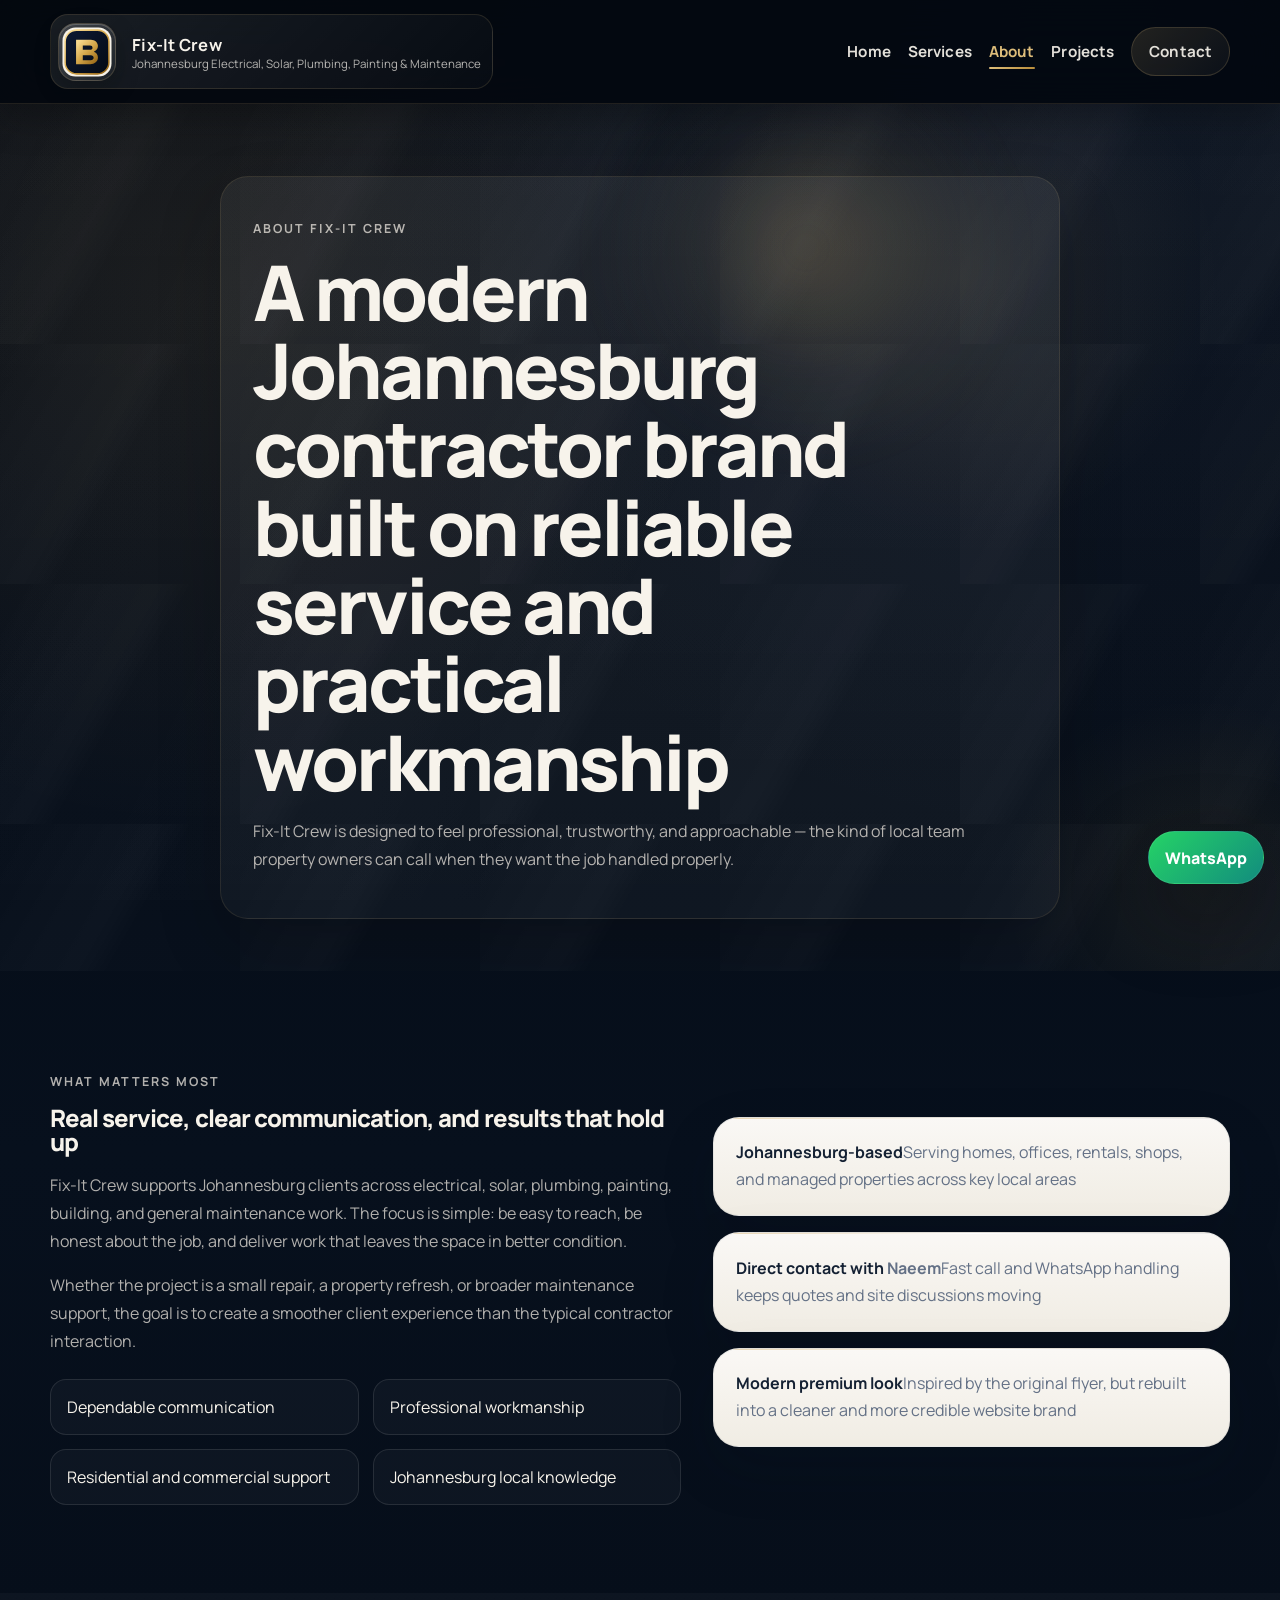
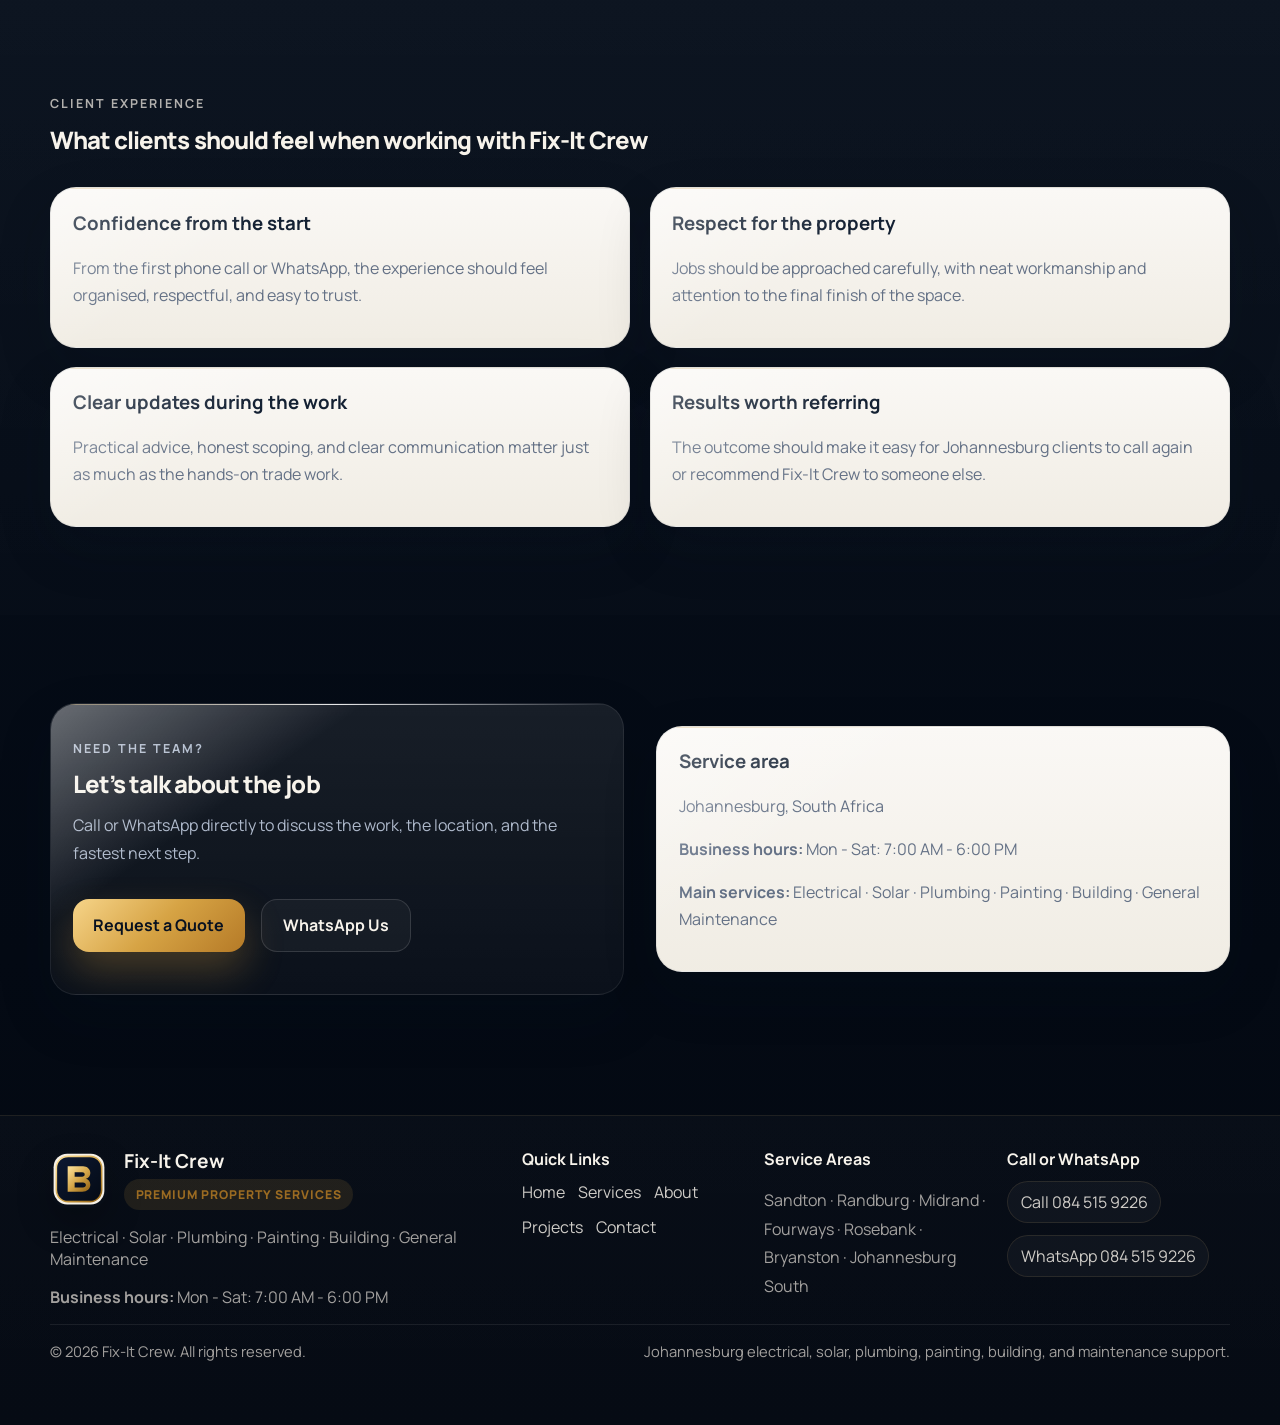
==== commit 4d621b0a: "Align Fix-It Crew site with premium branding board direction" ====
--- a/about.html
+++ b/about.html
@@ -19,15 +19,15 @@
     <meta name="twitter:description" content="A trustworthy Johannesburg contractor brand focused on professional workmanship, clear communication, and dependable service." />
     <meta name="twitter:image" content="https://ps420.github.io/fix-it-crew-site/og-image.jpg" />
     <link rel="canonical" href="https://ps420.github.io/fix-it-crew-site/about.html" />
-    <link rel="icon" type="image/svg+xml" href="data:image/svg+xml,%3Csvg xmlns='http://www.w3.org/2000/svg' viewBox='0 0 64 64'%3E%3Cdefs%3E%3ClinearGradient id='g' x1='0%25' y1='0%25' x2='100%25' y2='100%25'%3E%3Cstop offset='0%25' stop-color='%23f2c86a'/%3E%3Cstop offset='100%25' stop-color='%23b88426'/%3E%3C/linearGradient%3E%3C/defs%3E%3Crect x='7' y='7' width='50' height='50' rx='16' fill='%23ffffff'/%3E%3Crect x='10' y='10' width='44' height='44' rx='14' fill='%23081120' stroke='url(%23g)' stroke-width='2.5'/%3E%3Cpath d='M23 23h18c4 0 7 2.9 7 6.5 0 2.8-1.7 5-4.2 5.9 2.4 0.7 4.2 2.9 4.2 5.9 0 4-3.3 7-7.7 7H23zm8 6v4h8.5c1.4 0 2.4-.8 2.4-2s-1-2-2.4-2zm0 10v5h9.2c1.6 0 2.7-1 2.7-2.4 0-1.6-1.1-2.6-2.7-2.6z' fill='url(%23g)'/%3E%3C/svg%3E" />
+    <link rel="icon" type="image/svg+xml" href="assets/brand/favicon.svg" />
     <link rel="preconnect" href="https://fonts.googleapis.com" /><link rel="preconnect" href="https://fonts.gstatic.com" crossorigin />
-    <link href="https://fonts.googleapis.com/css2?family=Inter:wght@400;500;600;700;800&display=swap" rel="stylesheet" />
-    <link rel="stylesheet" href="styles.css?v=20260515-1712" />
+    <link href="https://fonts.googleapis.com/css2?family=Manrope:wght@400;500;600;700;800&display=swap" rel="stylesheet" />
+    <link rel="stylesheet" href="styles.css?v=20260515-1948" />
   </head>
   <body>
     <a class="floating-whatsapp" data-link="whatsapp" href="https://wa.me/27845159226" target="_blank" rel="noreferrer" aria-label="Chat on WhatsApp"><span>WhatsApp</span></a>
     <a class="mobile-call" data-link="phone" href="tel:+27845159226">Call Now</a>
-    <header class="site-header"><div class="container nav-wrap"><a href="index.html" class="brand"><span class="brand-mark" aria-hidden="true"><svg viewBox="0 0 64 64" role="img" aria-label="Fix-It Crew brand icon"><defs><linearGradient id="brandGold" x1="0%" y1="0%" x2="100%" y2="100%"><stop offset="0%" stop-color="#f2c86a" /><stop offset="100%" stop-color="#b88426" /></linearGradient></defs><rect x="7" y="7" width="50" height="50" rx="16" fill="#ffffff" /><rect x="10" y="10" width="44" height="44" rx="14" fill="#081120" stroke="url(#brandGold)" stroke-width="2.5" /><path d="M23 23h18c4 0 7 2.9 7 6.5 0 2.8-1.7 5-4.2 5.9 2.4 0.7 4.2 2.9 4.2 5.9 0 4-3.3 7-7.7 7H23zm8 6v4h8.5c1.4 0 2.4-.8 2.4-2s-1-2-2.4-2zm0 10v5h9.2c1.6 0 2.7-1 2.7-2.4 0-1.6-1.1-2.6-2.7-2.6z" fill="url(#brandGold)" /></svg></span><span><strong data-config="businessName">Fix-It Crew</strong><small><span data-config="serviceAreaShort">Johannesburg</span> <span data-config="tagline">Electrical, Solar, Plumbing, Painting & Maintenance</span></small></span></a><button class="nav-toggle" aria-label="Open menu" aria-expanded="false" aria-controls="siteNav">☰</button><nav class="site-nav" id="siteNav" aria-label="Primary navigation"><a href="index.html">Home</a><a href="services.html">Services</a><a href="about.html">About</a><a href="projects.html">Projects</a><a href="contact.html">Contact</a></nav></div></header>
+    <header class="site-header"><div class="container nav-wrap"><a href="index.html" class="brand"><span class="brand-mark" aria-hidden="true"><img src="assets/brand/brand-mark.svg" alt="" class="brand-logo-icon" /></span><span><strong data-config="businessName">Fix-It Crew</strong><small><span data-config="serviceAreaShort">Johannesburg</span> <span data-config="tagline">Electrical, Solar, Plumbing, Painting & Maintenance</span></small></span></a><button class="nav-toggle" aria-label="Open menu" aria-expanded="false" aria-controls="siteNav">☰</button><nav class="site-nav" id="siteNav" aria-label="Primary navigation"><a href="index.html">Home</a><a href="services.html">Services</a><a href="about.html">About</a><a href="projects.html">Projects</a><a href="contact.html">Contact</a></nav></div></header>
 
     <main class="page-shell">
       <section class="page-hero section-dark">
@@ -89,7 +89,7 @@
       </section>
     </main>
 
-    <footer class="site-footer"><div class="container footer-wrap"><div class="footer-brand-block"><strong data-config="businessName">Fix-It Crew</strong><p data-config="coreServicesInline">Electrical · Solar · Plumbing · Painting · Building · General Maintenance</p><p class="footer-hours"><strong>Business hours:</strong> <span data-config="businessHoursText">Mon - Sat: 7:00 AM - 6:00 PM</span></p></div><div class="footer-columns"><div><strong>Quick Links</strong><div class="footer-links"><a href="index.html">Home</a><a href="services.html">Services</a><a href="about.html">About</a><a href="projects.html">Projects</a><a href="contact.html">Contact</a></div></div><div><strong>Service Areas</strong><p class="footer-area-list" data-config="localAreasInline">Sandton · Randburg · Midrand · Fourways · Rosebank · Bryanston · Johannesburg South</p></div><div><strong>Call or WhatsApp</strong><div class="footer-socials"><a data-link="phone" href="tel:+27845159226">Call <span data-config="phoneDisplay">084 515 9226</span></a><a data-link="whatsapp" href="https://wa.me/27845159226" target="_blank" rel="noreferrer">WhatsApp <span data-config="whatsAppDisplay">084 515 9226</span></a></div></div></div></div><div class="container footer-bottom"><span>© <span id="currentYear"></span> <span data-config="businessName">Fix-It Crew</span>. All rights reserved.</span><span>Johannesburg electrical, solar, plumbing, painting, building, and maintenance support.</span></div></footer>
-    <script src="script.js?v=20260515-1712"></script>
+    <footer class="site-footer"><div class="container footer-wrap"><div class="footer-brand-block"><div class="footer-brand-top"><img src="assets/brand/brand-mark.svg" alt="" class="footer-brand-icon" /><div><strong data-config="businessName">Fix-It Crew</strong><span class="footer-brand-label">Premium property services</span></div></div><p data-config="coreServicesInline">Electrical · Solar · Plumbing · Painting · Building · General Maintenance</p><p class="footer-hours"><strong>Business hours:</strong> <span data-config="businessHoursText">Mon - Sat: 7:00 AM - 6:00 PM</span></p></div><div class="footer-columns"><div><strong>Quick Links</strong><div class="footer-links"><a href="index.html">Home</a><a href="services.html">Services</a><a href="about.html">About</a><a href="projects.html">Projects</a><a href="contact.html">Contact</a></div></div><div><strong>Service Areas</strong><p class="footer-area-list" data-config="localAreasInline">Sandton · Randburg · Midrand · Fourways · Rosebank · Bryanston · Johannesburg South</p></div><div><strong>Call or WhatsApp</strong><div class="footer-socials"><a data-link="phone" href="tel:+27845159226">Call <span data-config="phoneDisplay">084 515 9226</span></a><a data-link="whatsapp" href="https://wa.me/27845159226" target="_blank" rel="noreferrer">WhatsApp <span data-config="whatsAppDisplay">084 515 9226</span></a></div></div></div></div><div class="container footer-bottom"><span>© <span id="currentYear"></span> <span data-config="businessName">Fix-It Crew</span>. All rights reserved.</span><span>Johannesburg electrical, solar, plumbing, painting, building, and maintenance support.</span></div></footer>
+    <script src="script.js?v=20260515-1948"></script>
   </body>
 </html>
--- a/styles.css
+++ b/styles.css
@@ -465,3 +465,506 @@
   .floating-whatsapp { right: 0.75rem; bottom: max(4.5rem, calc(env(safe-area-inset-bottom) + 4.5rem)); }
   .mobile-call { left: 0.75rem; }
 }
+
+/* --- Branding board premium pass --- */
+:root {
+  --bg: #02060d;
+  --bg-2: #081221;
+  --bg-soft: #101c31;
+  --panel: #fffdfa;
+  --panel-soft: #f5f1e8;
+  --text: #f7f3eb;
+  --text-dark: #142133;
+  --muted: #aeb9cb;
+  --muted-dark: #647186;
+  --gold: #c9993f;
+  --gold-strong: #f1cd84;
+  --gold-deep: #9b6b22;
+  --gold-soft: rgba(201, 153, 63, 0.16);
+  --line: rgba(255, 255, 255, 0.1);
+  --line-dark: rgba(20, 33, 51, 0.09);
+  --shadow: 0 28px 80px rgba(1, 6, 14, 0.45);
+  --shadow-soft: 0 22px 56px rgba(8, 18, 33, 0.14);
+  --radius: 26px;
+}
+
+body {
+  font-family: "Manrope", sans-serif;
+  background:
+    radial-gradient(circle at 15% 10%, rgba(241, 205, 132, 0.08), transparent 18%),
+    radial-gradient(circle at 85% 0%, rgba(54, 87, 143, 0.14), transparent 26%),
+    linear-gradient(180deg, #02060d 0%, #07101d 38%, #030811 100%);
+}
+
+body::before {
+  content: "";
+  position: fixed;
+  inset: 0;
+  pointer-events: none;
+  background: linear-gradient(115deg, transparent 0%, rgba(255,255,255,0.02) 42%, transparent 55%);
+  opacity: 0.7;
+}
+
+.site-header {
+  background: rgba(3, 8, 15, 0.82);
+  border-bottom: 1px solid rgba(241, 205, 132, 0.12);
+  box-shadow: 0 12px 38px rgba(0,0,0,0.28);
+}
+
+.nav-wrap { padding: 0.9rem 0; }
+
+.brand {
+  gap: 1rem;
+  padding: 0.45rem 0.7rem 0.45rem 0.45rem;
+  background: linear-gradient(135deg, rgba(255,255,255,0.09), rgba(255,255,255,0.02));
+  border: 1px solid rgba(241,205,132,0.12);
+}
+
+.brand strong {
+  font-size: 1.04rem;
+  letter-spacing: 0.015em;
+}
+
+.brand small {
+  color: rgba(247, 243, 235, 0.72);
+  font-size: 0.72rem;
+}
+
+.brand-mark {
+  width: 58px;
+  height: 58px;
+  padding: 0;
+  overflow: hidden;
+  background: linear-gradient(135deg, rgba(255,255,255,0.18), rgba(255,255,255,0.03));
+  border: 1px solid rgba(241,205,132,0.16);
+}
+
+.brand-logo-icon,
+.footer-brand-icon {
+  width: 100%;
+  height: 100%;
+  object-fit: contain;
+}
+
+.site-nav { gap: 1.05rem; }
+.site-nav a {
+  font-size: 0.95rem;
+  font-weight: 700;
+  letter-spacing: 0.01em;
+}
+.site-nav a:last-child {
+  padding: 0.82rem 1.05rem;
+  border-radius: 999px;
+  border: 1px solid rgba(241,205,132,0.18);
+  background: linear-gradient(135deg, rgba(241,205,132,0.14), rgba(255,255,255,0.04));
+}
+
+.hero,
+.page-hero {
+  position: relative;
+}
+
+.hero::before,
+.page-hero::before {
+  content: "";
+  position: absolute;
+  inset: 0;
+  pointer-events: none;
+  background: radial-gradient(circle at 75% 20%, rgba(241,205,132,0.08), transparent 22%);
+}
+
+.hero-grid {
+  gap: 3rem;
+}
+
+.hero h1,
+.page-hero h1,
+.section h2,
+.page-section h2 {
+  letter-spacing: -0.04em;
+}
+
+.hero h1 {
+  max-width: 11ch;
+}
+
+.hero-text,
+.lead-text,
+.page-hero-copy p,
+.section-head p,
+.about-copy p,
+.contact-copy p {
+  color: rgba(237, 232, 224, 0.74);
+}
+
+.btn {
+  border-radius: 16px;
+}
+
+.btn-gold {
+  background: linear-gradient(135deg, #f6d489 0%, #d6a344 50%, #b57a27 100%);
+  box-shadow: 0 18px 38px rgba(201, 153, 63, 0.3);
+}
+
+.btn-outline,
+.btn-outline-dark {
+  background: rgba(255,255,255,0.04);
+  border-color: rgba(255,255,255,0.13);
+}
+
+.btn-outline:hover,
+.btn-outline-dark:hover {
+  border-color: rgba(241,205,132,0.35);
+  color: var(--gold-strong);
+}
+
+.hero-points li::before,
+.list-clean li::before {
+  content: "✦";
+}
+
+.trust-badges span,
+.areas-grid span,
+.pill-list span,
+.footer-socials a,
+.hero-contact-strip a {
+  border-color: rgba(241,205,132,0.12);
+}
+
+.hero-contact-strip a,
+.hero-trust-stats div,
+.stat-card,
+.glass-card,
+.project-placeholder,
+.service-card,
+.review-card,
+.contact-card,
+.quote-form,
+.mini-card,
+.gallery-card,
+.why-card,
+.map-card,
+.detail-card,
+.info-card,
+.timeline-step {
+  box-shadow: var(--shadow-soft);
+}
+
+.hero-trust-stats div,
+.stat-card {
+  background: linear-gradient(180deg, rgba(255,255,255,0.09), rgba(255,255,255,0.03));
+  border: 1px solid rgba(241,205,132,0.1);
+}
+
+.hero-visual { min-height: 560px; }
+.hero-bg-grid {
+  border-radius: 34px;
+  background:
+    linear-gradient(rgba(255,255,255,0.04) 1px, transparent 1px),
+    linear-gradient(90deg, rgba(255,255,255,0.04) 1px, transparent 1px),
+    linear-gradient(135deg, rgba(201,153,63,0.08), rgba(8,18,33,0.34));
+}
+
+.glass-card {
+  padding: 1.7rem;
+  background: linear-gradient(180deg, rgba(255,255,255,0.16), rgba(255,255,255,0.05));
+  border: 1px solid rgba(241,205,132,0.12);
+}
+
+.panel-kicker {
+  background: rgba(6, 14, 25, 0.64);
+  color: var(--gold-strong);
+}
+
+.project-placeholder {
+  background: linear-gradient(135deg, rgba(201,153,63,0.24), rgba(255,255,255,0.02)), #0e182a;
+  border: 1px solid rgba(241,205,132,0.14);
+}
+
+.placeholder-visual {
+  background: linear-gradient(135deg, rgba(255,255,255,0.05), rgba(201,153,63,0.2));
+}
+
+.section-dark {
+  background: linear-gradient(180deg, rgba(255,255,255,0.03), rgba(255,255,255,0.01));
+}
+
+.service-card,
+.review-card,
+.gallery-card,
+.detail-card,
+.contact-card,
+.mini-card,
+.info-card,
+.quote-form,
+.timeline-step {
+  border: 1px solid rgba(20,33,51,0.07);
+  background: linear-gradient(180deg, rgba(255,253,250,0.98), rgba(245,241,232,0.98));
+}
+
+.service-card,
+.review-card,
+.gallery-card,
+.detail-card,
+.contact-card,
+.mini-card,
+.info-card,
+.timeline-step,
+.quote-form,
+.map-card {
+  position: relative;
+  overflow: hidden;
+}
+
+.service-card::before,
+.review-card::before,
+.gallery-card::before,
+.detail-card::before,
+.contact-card::before,
+.mini-card::before,
+.info-card::before,
+.timeline-step::before,
+.quote-form::before,
+.map-card::before {
+  content: "";
+  position: absolute;
+  inset: 0 auto auto 0;
+  width: 100%;
+  height: 1px;
+  background: linear-gradient(90deg, rgba(201,153,63,0.38), rgba(255,255,255,0.9), rgba(20,33,51,0.08));
+}
+
+.service-card h3,
+.detail-card h3,
+.info-card h3,
+.quote-form h3,
+.contact-card strong,
+.timeline-step strong,
+.gallery-card span,
+.review-meta strong,
+.map-card strong,
+.mini-card strong {
+  color: var(--text-dark);
+}
+
+.service-card p,
+.detail-card p,
+.info-card p,
+.contact-card span,
+.timeline-step span,
+.mini-card span,
+.review-card p,
+.gallery-card small,
+.form-intro,
+.map-card p,
+.field-error {
+  color: var(--muted-dark);
+}
+
+.service-tag,
+.visual-badge,
+.footer-brand-label {
+  display: inline-flex;
+  align-items: center;
+  gap: 0.35rem;
+  padding: 0.42rem 0.72rem;
+  border-radius: 999px;
+  background: rgba(201,153,63,0.13);
+  color: var(--gold-deep);
+  font-size: 0.76rem;
+  font-weight: 800;
+  letter-spacing: 0.08em;
+  text-transform: uppercase;
+}
+
+.footer-brand-label {
+  margin-top: 0.35rem;
+}
+
+.service-card:hover,
+.review-card:hover,
+.gallery-card:hover,
+.detail-card:hover,
+.contact-card:hover,
+.mini-card:hover,
+.info-card:hover,
+.timeline-step:hover {
+  transform: translateY(-4px);
+  box-shadow: 0 26px 60px rgba(8,18,33,0.16);
+}
+
+.page-hero-grid.compact,
+.contact-layout,
+.about-grid,
+.contact-grid {
+  position: relative;
+}
+
+.page-hero-grid.compact .page-hero-copy {
+  padding: 1.8rem 2rem;
+  border-radius: 28px;
+  background: linear-gradient(180deg, rgba(255,255,255,0.06), rgba(255,255,255,0.03));
+  border: 1px solid rgba(241,205,132,0.1);
+  box-shadow: 0 26px 64px rgba(0,0,0,0.2);
+}
+
+.contact-card {
+  border-radius: 22px;
+  background: linear-gradient(180deg, rgba(255,253,250,1), rgba(244,239,229,0.98));
+}
+
+.quote-form {
+  border: 1px solid rgba(201,153,63,0.18);
+}
+
+input,
+select,
+textarea {
+  border-radius: 16px;
+  border-color: #d9d4ca;
+  background: rgba(255,255,255,0.96);
+}
+
+input:focus,
+select:focus,
+textarea:focus {
+  outline: 2px solid rgba(201,153,63,0.26);
+  border-color: var(--gold);
+}
+
+.site-footer {
+  margin-top: 2rem;
+  padding-top: 2rem;
+  background: linear-gradient(180deg, rgba(255,255,255,0.02), rgba(255,255,255,0.01));
+  border-top: 1px solid rgba(241,205,132,0.1);
+}
+
+.footer-wrap {
+  gap: 2rem;
+}
+
+.footer-brand-block {
+  max-width: 440px;
+}
+
+.footer-brand-top {
+  display: flex;
+  align-items: center;
+  gap: 1rem;
+  margin-bottom: 1rem;
+}
+
+.footer-brand-top strong {
+  display: block;
+  font-size: 1.2rem;
+}
+
+.footer-brand-icon {
+  width: 58px;
+  height: 58px;
+  flex: 0 0 auto;
+  border-radius: 18px;
+  box-shadow: 0 16px 34px rgba(0,0,0,0.22);
+}
+
+.footer-brand-block p,
+.footer-area-list,
+.footer-bottom {
+  color: rgba(237,232,224,0.68);
+}
+
+.footer-columns strong {
+  color: var(--text);
+}
+
+.footer-links a,
+.footer-socials a {
+  color: rgba(247,243,235,0.9);
+}
+
+.footer-socials a {
+  background: rgba(255,255,255,0.04);
+}
+
+.floating-whatsapp,
+.mobile-call {
+  border: 1px solid rgba(255,255,255,0.08);
+}
+
+.mobile-call {
+  box-shadow: 0 18px 34px rgba(201,153,63,0.3);
+}
+
+@media (max-width: 980px) {
+  .hero-visual { min-height: 460px; }
+}
+
+@media (max-width: 760px) {
+  .site-nav {
+    background: rgba(5, 10, 18, 0.98);
+    border-color: rgba(241,205,132,0.12);
+  }
+  .site-nav a:last-child {
+    width: 100%;
+    justify-content: center;
+    text-align: center;
+  }
+  .page-hero-grid.compact .page-hero-copy {
+    padding: 1.35rem 1.25rem;
+  }
+  .footer-brand-top {
+    align-items: flex-start;
+  }
+}
+
+@media (max-width: 520px) {
+  .brand-mark,
+  .brand-logo-icon {
+    width: 48px;
+    height: 48px;
+  }
+  .hero-visual { min-height: auto; }
+  .hero-grid { gap: 1.8rem; }
+  .footer-brand-top { gap: 0.75rem; }
+  .footer-brand-icon { width: 50px; height: 50px; }
+}
+
+.brand-showcase-visual {
+  display: grid;
+  place-items: center;
+}
+
+.hero-brand-emblem {
+  width: 84px;
+  height: 84px;
+  filter: drop-shadow(0 18px 34px rgba(0,0,0,0.18));
+}
+
+.hero-service-chips {
+  display: flex;
+  flex-wrap: wrap;
+  gap: 0.6rem;
+  justify-content: center;
+}
+
+.hero-service-chips span {
+  padding: 0.55rem 0.82rem;
+  border-radius: 999px;
+  background: rgba(255,255,255,0.08);
+  border: 1px solid rgba(241,205,132,0.12);
+  color: rgba(247,243,235,0.92);
+  font-size: 0.82rem;
+  font-weight: 700;
+}
+
+.trust-items span {
+  padding: 1rem 0.75rem;
+  border-radius: 18px;
+  background: rgba(255,255,255,0.03);
+  border: 1px solid rgba(241,205,132,0.08);
+}
+
+@media (max-width: 520px) {
+  .hero-brand-emblem { width: 70px; height: 70px; }
+  .hero-service-chips { gap: 0.45rem; }
+}
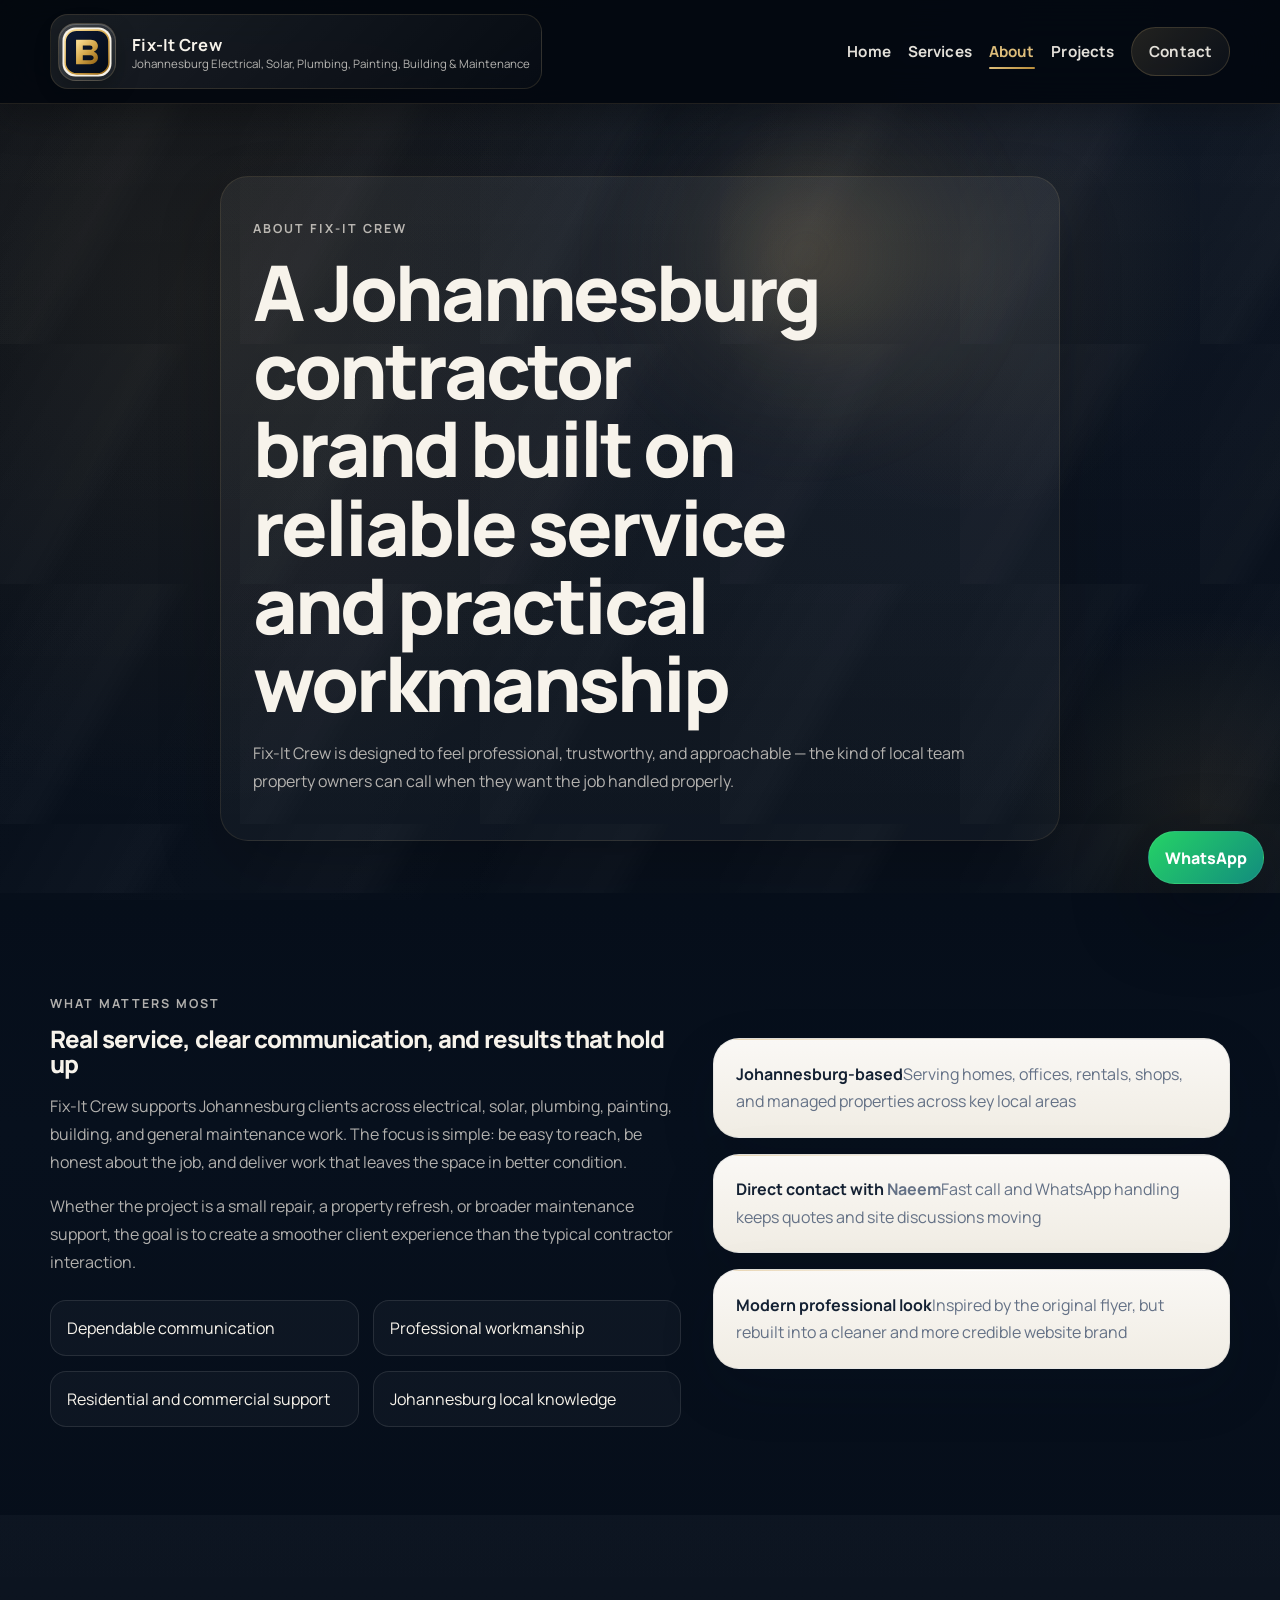
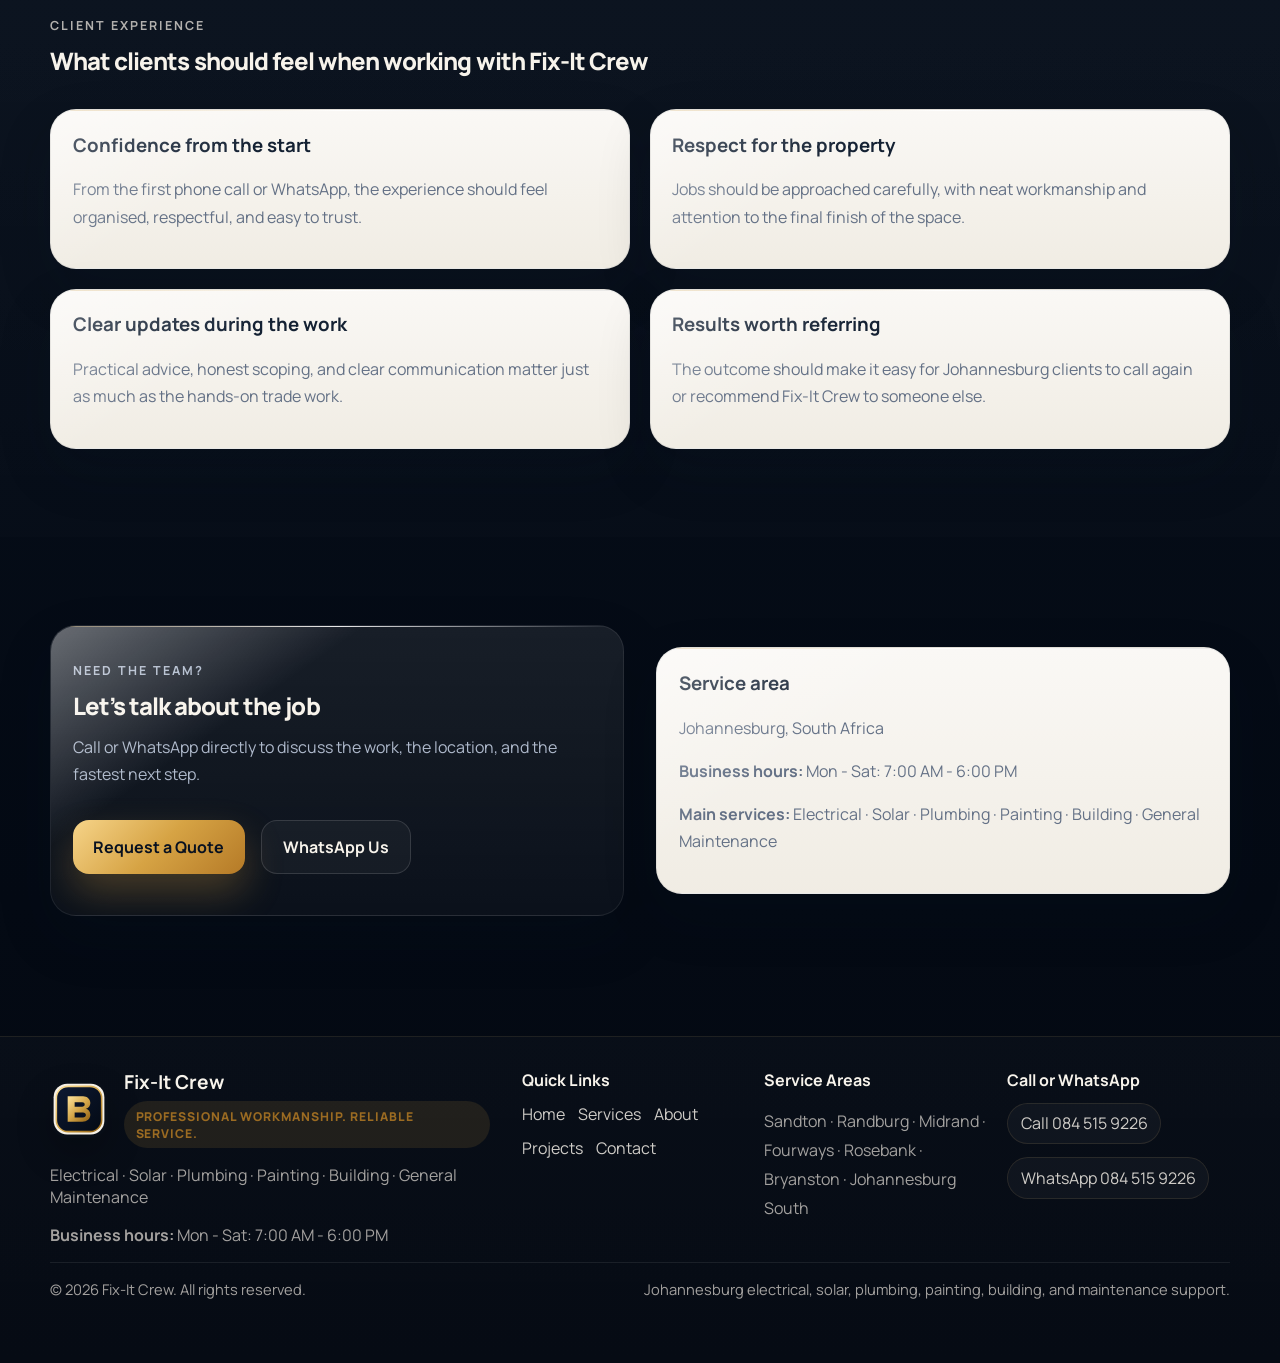
==== commit 4994aee8: "Finalize Fix-It Crew site with real flyer details" ====
--- a/about.html
+++ b/about.html
@@ -22,12 +22,12 @@
     <link rel="icon" type="image/svg+xml" href="assets/brand/favicon.svg" />
     <link rel="preconnect" href="https://fonts.googleapis.com" /><link rel="preconnect" href="https://fonts.gstatic.com" crossorigin />
     <link href="https://fonts.googleapis.com/css2?family=Manrope:wght@400;500;600;700;800&display=swap" rel="stylesheet" />
-    <link rel="stylesheet" href="styles.css?v=20260515-1948" />
+    <link rel="stylesheet" href="styles.css?v=20260515-2156" />
   </head>
   <body>
     <a class="floating-whatsapp" data-link="whatsapp" href="https://wa.me/27845159226" target="_blank" rel="noreferrer" aria-label="Chat on WhatsApp"><span>WhatsApp</span></a>
     <a class="mobile-call" data-link="phone" href="tel:+27845159226">Call Now</a>
-    <header class="site-header"><div class="container nav-wrap"><a href="index.html" class="brand"><span class="brand-mark" aria-hidden="true"><img src="assets/brand/brand-mark.svg" alt="" class="brand-logo-icon" /></span><span><strong data-config="businessName">Fix-It Crew</strong><small><span data-config="serviceAreaShort">Johannesburg</span> <span data-config="tagline">Electrical, Solar, Plumbing, Painting & Maintenance</span></small></span></a><button class="nav-toggle" aria-label="Open menu" aria-expanded="false" aria-controls="siteNav">☰</button><nav class="site-nav" id="siteNav" aria-label="Primary navigation"><a href="index.html">Home</a><a href="services.html">Services</a><a href="about.html">About</a><a href="projects.html">Projects</a><a href="contact.html">Contact</a></nav></div></header>
+    <header class="site-header"><div class="container nav-wrap"><a href="index.html" class="brand"><span class="brand-mark" aria-hidden="true"><img src="assets/brand/brand-mark.svg" alt="" class="brand-logo-icon" /></span><span><strong data-config="businessName">Fix-It Crew</strong><small><span data-config="serviceAreaShort">Johannesburg</span> <span data-config="tagline">Electrical, Solar, Plumbing, Painting, Building & Maintenance</span></small></span></a><button class="nav-toggle" aria-label="Open menu" aria-expanded="false" aria-controls="siteNav">☰</button><nav class="site-nav" id="siteNav" aria-label="Primary navigation"><a href="index.html">Home</a><a href="services.html">Services</a><a href="about.html">About</a><a href="projects.html">Projects</a><a href="contact.html">Contact</a></nav></div></header>
 
     <main class="page-shell">
       <section class="page-hero section-dark">
@@ -36,7 +36,7 @@
         <div class="container page-hero-grid compact">
           <div class="page-hero-copy reveal">
             <p class="eyebrow">About Fix-It Crew</p>
-            <h1>A modern Johannesburg contractor brand built on reliable service and practical workmanship</h1>
+            <h1>A Johannesburg contractor brand built on reliable service and practical workmanship</h1>
             <p class="lead-text">Fix-It Crew is designed to feel professional, trustworthy, and approachable — the kind of local team property owners can call when they want the job handled properly.</p>
           </div>
         </div>
@@ -59,7 +59,7 @@
           <div class="about-panel reveal delay-1">
             <div class="mini-card"><strong>Johannesburg-based</strong><span>Serving homes, offices, rentals, shops, and managed properties across key local areas</span></div>
             <div class="mini-card"><strong>Direct contact with <span data-config="contactPerson">Naeem</span></strong><span>Fast call and WhatsApp handling keeps quotes and site discussions moving</span></div>
-            <div class="mini-card"><strong>Modern premium look</strong><span>Inspired by the original flyer, but rebuilt into a cleaner and more credible website brand</span></div>
+            <div class="mini-card"><strong>Modern professional look</strong><span>Inspired by the original flyer, but rebuilt into a cleaner and more credible website brand</span></div>
           </div>
         </div>
       </section>
@@ -89,7 +89,7 @@
       </section>
     </main>
 
-    <footer class="site-footer"><div class="container footer-wrap"><div class="footer-brand-block"><div class="footer-brand-top"><img src="assets/brand/brand-mark.svg" alt="" class="footer-brand-icon" /><div><strong data-config="businessName">Fix-It Crew</strong><span class="footer-brand-label">Premium property services</span></div></div><p data-config="coreServicesInline">Electrical · Solar · Plumbing · Painting · Building · General Maintenance</p><p class="footer-hours"><strong>Business hours:</strong> <span data-config="businessHoursText">Mon - Sat: 7:00 AM - 6:00 PM</span></p></div><div class="footer-columns"><div><strong>Quick Links</strong><div class="footer-links"><a href="index.html">Home</a><a href="services.html">Services</a><a href="about.html">About</a><a href="projects.html">Projects</a><a href="contact.html">Contact</a></div></div><div><strong>Service Areas</strong><p class="footer-area-list" data-config="localAreasInline">Sandton · Randburg · Midrand · Fourways · Rosebank · Bryanston · Johannesburg South</p></div><div><strong>Call or WhatsApp</strong><div class="footer-socials"><a data-link="phone" href="tel:+27845159226">Call <span data-config="phoneDisplay">084 515 9226</span></a><a data-link="whatsapp" href="https://wa.me/27845159226" target="_blank" rel="noreferrer">WhatsApp <span data-config="whatsAppDisplay">084 515 9226</span></a></div></div></div></div><div class="container footer-bottom"><span>© <span id="currentYear"></span> <span data-config="businessName">Fix-It Crew</span>. All rights reserved.</span><span>Johannesburg electrical, solar, plumbing, painting, building, and maintenance support.</span></div></footer>
-    <script src="script.js?v=20260515-1948"></script>
+    <footer class="site-footer"><div class="container footer-wrap"><div class="footer-brand-block"><div class="footer-brand-top"><img src="assets/brand/brand-mark.svg" alt="" class="footer-brand-icon" /><div><strong data-config="businessName">Fix-It Crew</strong><span class="footer-brand-label">Professional workmanship. Reliable service.</span></div></div><p data-config="coreServicesInline">Electrical · Solar · Plumbing · Painting · Building · General Maintenance</p><p class="footer-hours"><strong>Business hours:</strong> <span data-config="businessHoursText">Mon - Sat: 7:00 AM - 6:00 PM</span></p></div><div class="footer-columns"><div><strong>Quick Links</strong><div class="footer-links"><a href="index.html">Home</a><a href="services.html">Services</a><a href="about.html">About</a><a href="projects.html">Projects</a><a href="contact.html">Contact</a></div></div><div><strong>Service Areas</strong><p class="footer-area-list" data-config="localAreasInline">Sandton · Randburg · Midrand · Fourways · Rosebank · Bryanston · Johannesburg South</p></div><div><strong>Call or WhatsApp</strong><div class="footer-socials"><a data-link="phone" href="tel:+27845159226">Call <span data-config="phoneDisplay">084 515 9226</span></a><a data-link="whatsapp" href="https://wa.me/27845159226" target="_blank" rel="noreferrer">WhatsApp <span data-config="whatsAppDisplay">084 515 9226</span></a></div></div></div></div><div class="container footer-bottom"><span>© <span id="currentYear"></span> <span data-config="businessName">Fix-It Crew</span>. All rights reserved.</span><span>Johannesburg electrical, solar, plumbing, painting, building, and maintenance support.</span></div></footer>
+    <script src="script.js?v=20260515-2156"></script>
   </body>
 </html>
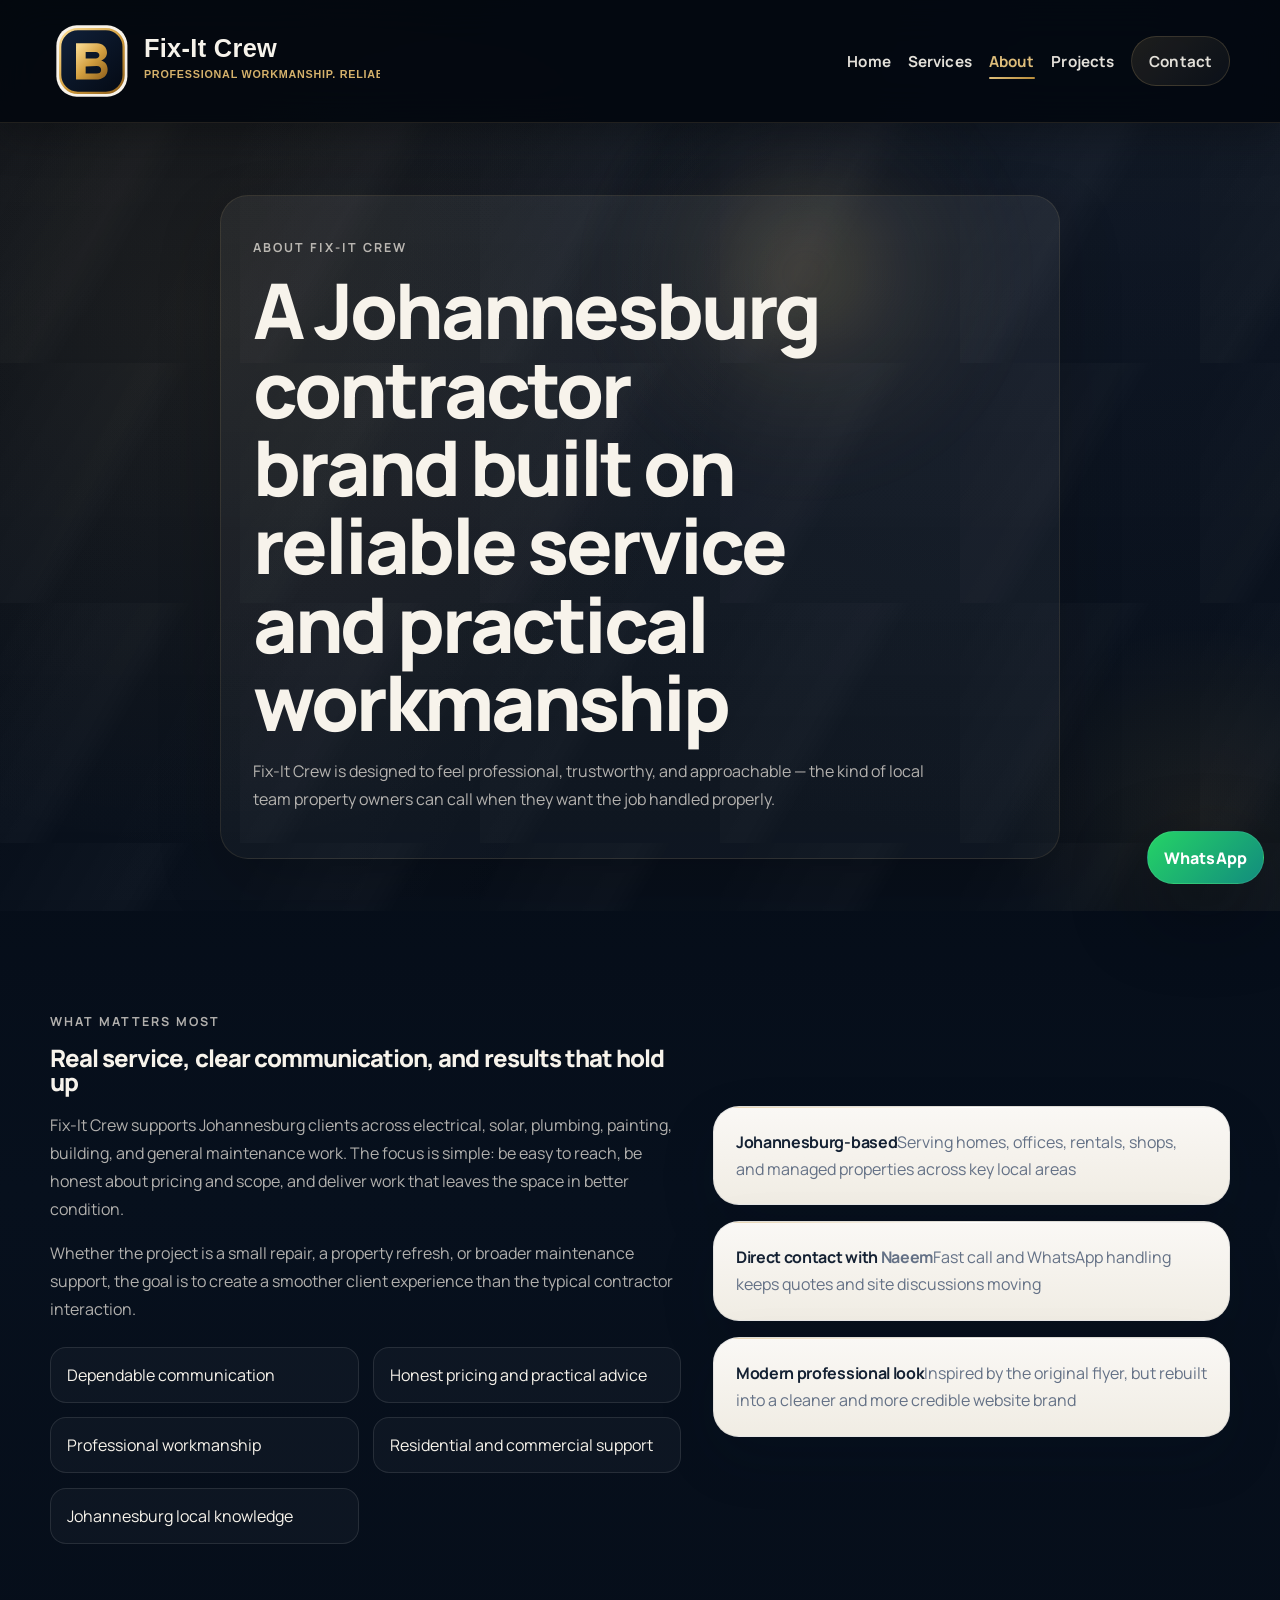
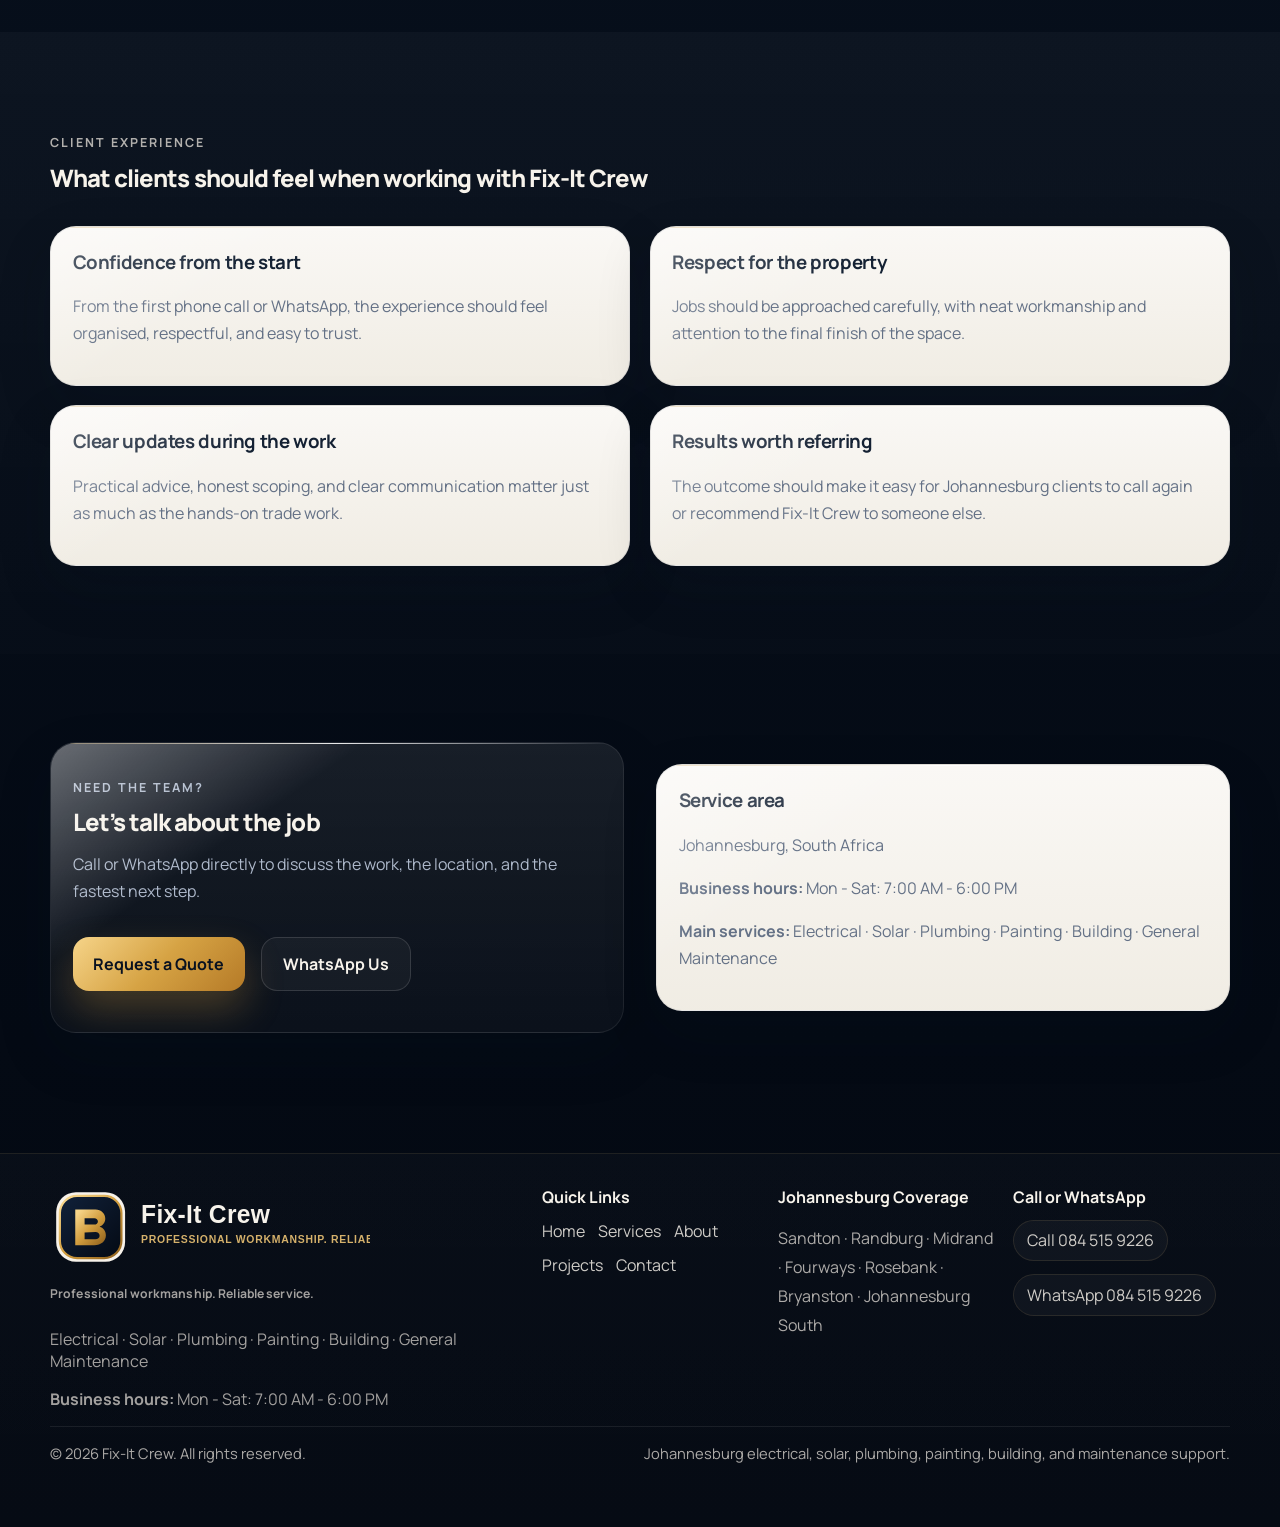
==== commit 2daf3206: "Ship Fix-It Crew production-ready branding and realism pass" ====
--- a/about.html
+++ b/about.html
@@ -11,23 +11,24 @@
     <meta property="og:description" content="A trustworthy Johannesburg contractor brand focused on professional workmanship, clear communication, and dependable service." />
     <meta property="og:type" content="website" />
     <meta property="og:url" content="https://ps420.github.io/fix-it-crew-site/about.html" />
-    <meta property="og:image" content="https://ps420.github.io/fix-it-crew-site/og-image.jpg" />
+    <meta property="og:image" content="https://ps420.github.io/fix-it-crew-site/og-image.svg" />
     <meta property="og:site_name" content="Fix-It Crew" />
     <meta property="og:locale" content="en_ZA" />
     <meta name="twitter:card" content="summary_large_image" />
     <meta name="twitter:title" content="About Fix-It Crew | Johannesburg Property Services" />
     <meta name="twitter:description" content="A trustworthy Johannesburg contractor brand focused on professional workmanship, clear communication, and dependable service." />
-    <meta name="twitter:image" content="https://ps420.github.io/fix-it-crew-site/og-image.jpg" />
+    <meta name="twitter:image" content="https://ps420.github.io/fix-it-crew-site/og-image.svg" />
     <link rel="canonical" href="https://ps420.github.io/fix-it-crew-site/about.html" />
+    <link rel="apple-touch-icon" href="assets/brand/logo-icon.svg" />
     <link rel="icon" type="image/svg+xml" href="assets/brand/favicon.svg" />
     <link rel="preconnect" href="https://fonts.googleapis.com" /><link rel="preconnect" href="https://fonts.gstatic.com" crossorigin />
     <link href="https://fonts.googleapis.com/css2?family=Manrope:wght@400;500;600;700;800&display=swap" rel="stylesheet" />
-    <link rel="stylesheet" href="styles.css?v=20260515-2156" />
+    <link rel="stylesheet" href="styles.css?v=20260515-2218" />
   </head>
   <body>
     <a class="floating-whatsapp" data-link="whatsapp" href="https://wa.me/27845159226" target="_blank" rel="noreferrer" aria-label="Chat on WhatsApp"><span>WhatsApp</span></a>
     <a class="mobile-call" data-link="phone" href="tel:+27845159226">Call Now</a>
-    <header class="site-header"><div class="container nav-wrap"><a href="index.html" class="brand"><span class="brand-mark" aria-hidden="true"><img src="assets/brand/brand-mark.svg" alt="" class="brand-logo-icon" /></span><span><strong data-config="businessName">Fix-It Crew</strong><small><span data-config="serviceAreaShort">Johannesburg</span> <span data-config="tagline">Electrical, Solar, Plumbing, Painting, Building & Maintenance</span></small></span></a><button class="nav-toggle" aria-label="Open menu" aria-expanded="false" aria-controls="siteNav">☰</button><nav class="site-nav" id="siteNav" aria-label="Primary navigation"><a href="index.html">Home</a><a href="services.html">Services</a><a href="about.html">About</a><a href="projects.html">Projects</a><a href="contact.html">Contact</a></nav></div></header>
+    <header class="site-header"><div class="container nav-wrap"><a href="index.html" class="brand"><img src="assets/brand/logo-horizontal.svg" alt="Fix-It Crew" class="brand-horizontal-logo" /></a><button class="nav-toggle" aria-label="Open menu" aria-expanded="false" aria-controls="siteNav">☰</button><nav class="site-nav" id="siteNav" aria-label="Primary navigation"><a href="index.html">Home</a><a href="services.html">Services</a><a href="about.html">About</a><a href="projects.html">Projects</a><a href="contact.html">Contact</a></nav></div></header>
 
     <main class="page-shell">
       <section class="page-hero section-dark">
@@ -47,10 +48,10 @@
           <div class="about-copy reveal">
             <p class="eyebrow">What matters most</p>
             <h2>Real service, clear communication, and results that hold up</h2>
-            <p>Fix-It Crew supports Johannesburg clients across electrical, solar, plumbing, painting, building, and general maintenance work. The focus is simple: be easy to reach, be honest about the job, and deliver work that leaves the space in better condition.</p>
+            <p>Fix-It Crew supports Johannesburg clients across electrical, solar, plumbing, painting, building, and general maintenance work. The focus is simple: be easy to reach, be honest about pricing and scope, and deliver work that leaves the space in better condition.</p>
             <p>Whether the project is a small repair, a property refresh, or broader maintenance support, the goal is to create a smoother client experience than the typical contractor interaction.</p>
             <div class="about-checks">
-              <div>Dependable communication</div>
+              <div>Dependable communication</div><div>Honest pricing and practical advice</div>
               <div>Professional workmanship</div>
               <div>Residential and commercial support</div>
               <div>Johannesburg local knowledge</div>
@@ -89,7 +90,43 @@
       </section>
     </main>
 
-    <footer class="site-footer"><div class="container footer-wrap"><div class="footer-brand-block"><div class="footer-brand-top"><img src="assets/brand/brand-mark.svg" alt="" class="footer-brand-icon" /><div><strong data-config="businessName">Fix-It Crew</strong><span class="footer-brand-label">Professional workmanship. Reliable service.</span></div></div><p data-config="coreServicesInline">Electrical · Solar · Plumbing · Painting · Building · General Maintenance</p><p class="footer-hours"><strong>Business hours:</strong> <span data-config="businessHoursText">Mon - Sat: 7:00 AM - 6:00 PM</span></p></div><div class="footer-columns"><div><strong>Quick Links</strong><div class="footer-links"><a href="index.html">Home</a><a href="services.html">Services</a><a href="about.html">About</a><a href="projects.html">Projects</a><a href="contact.html">Contact</a></div></div><div><strong>Service Areas</strong><p class="footer-area-list" data-config="localAreasInline">Sandton · Randburg · Midrand · Fourways · Rosebank · Bryanston · Johannesburg South</p></div><div><strong>Call or WhatsApp</strong><div class="footer-socials"><a data-link="phone" href="tel:+27845159226">Call <span data-config="phoneDisplay">084 515 9226</span></a><a data-link="whatsapp" href="https://wa.me/27845159226" target="_blank" rel="noreferrer">WhatsApp <span data-config="whatsAppDisplay">084 515 9226</span></a></div></div></div></div><div class="container footer-bottom"><span>© <span id="currentYear"></span> <span data-config="businessName">Fix-It Crew</span>. All rights reserved.</span><span>Johannesburg electrical, solar, plumbing, painting, building, and maintenance support.</span></div></footer>
-    <script src="script.js?v=20260515-2156"></script>
+    <footer class="site-footer">
+      <div class="container footer-wrap">
+        <div class="footer-brand-block">
+          <img src="assets/brand/logo-horizontal.svg" alt="Fix-It Crew" class="footer-horizontal-logo" />
+          <p class="footer-brand-label">Professional workmanship. Reliable service.</p>
+          <p data-config="coreServicesInline">Electrical · Solar · Plumbing · Painting · Building · General Maintenance</p>
+          <p class="footer-hours"><strong>Business hours:</strong> <span data-config="businessHoursText">Mon - Sat: 7:00 AM - 6:00 PM</span></p>
+        </div>
+        <div class="footer-columns">
+          <div>
+            <strong>Quick Links</strong>
+            <div class="footer-links">
+              <a href="index.html">Home</a>
+              <a href="services.html">Services</a>
+              <a href="about.html">About</a>
+              <a href="projects.html">Projects</a>
+              <a href="contact.html">Contact</a>
+            </div>
+          </div>
+          <div>
+            <strong>Johannesburg Coverage</strong>
+            <p class="footer-area-list" data-config="localAreasInline">Sandton · Randburg · Midrand · Fourways · Rosebank · Bryanston · Johannesburg South</p>
+          </div>
+          <div>
+            <strong>Call or WhatsApp</strong>
+            <div class="footer-socials">
+              <a data-link="phone" href="tel:+27845159226">Call <span data-config="phoneDisplay">084 515 9226</span></a>
+              <a data-link="whatsapp" href="https://wa.me/27845159226" target="_blank" rel="noreferrer">WhatsApp <span data-config="whatsAppDisplay">084 515 9226</span></a>
+            </div>
+          </div>
+        </div>
+      </div>
+      <div class="container footer-bottom">
+        <span>© <span id="currentYear"></span> <span data-config="businessName">Fix-It Crew</span>. All rights reserved.</span>
+        <span>Johannesburg electrical, solar, plumbing, painting, building, and maintenance support.</span>
+      </div>
+    </footer>
+    <script src="script.js?v=20260515-2218"></script>
   </body>
 </html>
--- a/styles.css
+++ b/styles.css
@@ -968,3 +968,265 @@
   .hero-brand-emblem { width: 70px; height: 70px; }
   .hero-service-chips { gap: 0.45rem; }
 }
+
+/* --- Final production pass --- */
+.brand {
+  padding: 0.3rem 0;
+  background: transparent;
+  border: 0;
+  box-shadow: none;
+}
+
+.brand:hover {
+  transform: none;
+  box-shadow: none;
+}
+
+.brand-horizontal-logo,
+.footer-horizontal-logo,
+.page-hero-logo {
+  display: block;
+  width: auto;
+  height: auto;
+}
+
+.brand-horizontal-logo {
+  width: clamp(220px, 28vw, 330px);
+  max-width: 100%;
+}
+
+.site-nav a:last-child {
+  padding: 0.82rem 1.05rem;
+  border-radius: 999px;
+  border: 1px solid rgba(241,205,132,0.18);
+  background: linear-gradient(135deg, rgba(241,205,132,0.12), rgba(255,255,255,0.04));
+}
+
+.page-hero-logo {
+  width: min(100%, 360px);
+  margin-bottom: 1rem;
+}
+
+.hero::before,
+.page-hero::before,
+.section::before,
+.page-section::before {
+  content: "";
+  position: absolute;
+  inset: 0;
+  pointer-events: none;
+  background-image: linear-gradient(rgba(255,255,255,0.015) 1px, transparent 1px), linear-gradient(90deg, rgba(255,255,255,0.015) 1px, transparent 1px);
+  background-size: 28px 28px;
+  mask-image: linear-gradient(180deg, rgba(0,0,0,0.18), transparent 90%);
+  opacity: 0.3;
+}
+
+.section,
+.page-section,
+.page-hero {
+  position: relative;
+}
+
+.hero-copy,
+.page-hero-copy,
+.section-head,
+.about-copy,
+.contact-copy,
+.quote-form,
+.detail-card,
+.info-card,
+.review-card,
+.gallery-card,
+.service-card,
+.mini-card,
+.map-card,
+.timeline-step {
+  position: relative;
+  z-index: 1;
+}
+
+.hero-text,
+.lead-text,
+.section-head p,
+.about-copy p,
+.contact-copy p,
+.detail-card p,
+.info-card p,
+.review-card p,
+.service-card p,
+.timeline-step span,
+.map-card p,
+.form-intro {
+  max-width: 68ch;
+}
+
+.hero-copy .eyebrow,
+.page-hero-copy .eyebrow {
+  margin-bottom: 0.75rem;
+}
+
+.hero-showcase {
+  align-content: start;
+}
+
+.project-placeholder {
+  text-align: left;
+  gap: 0.85rem;
+}
+
+.hero-service-chips {
+  justify-content: flex-start;
+}
+
+.hero-service-chips span {
+  background: rgba(255,255,255,0.06);
+}
+
+.trust-items {
+  grid-template-columns: repeat(5, minmax(0, 1fr));
+}
+
+.trust-items span {
+  color: rgba(247,243,235,0.9);
+  font-size: 0.94rem;
+}
+
+.stats-grid {
+  grid-template-columns: repeat(3, minmax(0, 1fr));
+}
+
+.stat-card,
+.timeline-step,
+.detail-card,
+.info-card,
+.service-card,
+.review-card,
+.gallery-card,
+.contact-card,
+.quote-form,
+.mini-card,
+.map-card {
+  border: 1px solid rgba(18, 32, 50, 0.08);
+}
+
+.service-card h3,
+.review-meta strong,
+.contact-card strong,
+.quote-form h3,
+.timeline-step strong,
+.detail-card h3,
+.info-card h3,
+.mini-card strong,
+.map-card strong {
+  letter-spacing: -0.02em;
+}
+
+.gallery-grid {
+  grid-template-columns: repeat(3, minmax(0, 1fr));
+}
+
+.gallery-card {
+  min-height: 100%;
+}
+
+.gallery-card span {
+  font-size: 1.04rem;
+}
+
+.review-card {
+  padding-top: 1.55rem;
+}
+
+.review-meta strong {
+  font-size: 0.98rem;
+}
+
+.review-meta span {
+  font-size: 0.87rem;
+}
+
+.contact-card {
+  background: linear-gradient(180deg, rgba(255,253,250,1), rgba(246,241,232,0.98));
+}
+
+.contact-card strong {
+  display: block;
+  margin-bottom: 0.3rem;
+}
+
+.quote-form {
+  background: linear-gradient(180deg, rgba(255,253,250,1), rgba(246,241,232,0.98));
+}
+
+.footer-brand-block {
+  max-width: 460px;
+}
+
+.footer-horizontal-logo {
+  width: min(100%, 320px);
+  margin-bottom: 0.85rem;
+}
+
+.footer-brand-label {
+  margin: 0 0 0.6rem;
+  color: var(--gold-strong);
+  font-weight: 700;
+  letter-spacing: 0.01em;
+  text-transform: none;
+  background: none;
+  padding: 0;
+}
+
+.footer-hours,
+.footer-area-list,
+.footer-bottom {
+  color: rgba(237,232,224,0.72);
+}
+
+.floating-whatsapp span,
+.mobile-call {
+  letter-spacing: 0.01em;
+}
+
+@media (max-width: 980px) {
+  .gallery-grid,
+  .stats-grid,
+  .trust-items {
+    grid-template-columns: 1fr 1fr;
+  }
+}
+
+@media (max-width: 760px) {
+  .brand-horizontal-logo {
+    width: min(72vw, 280px);
+  }
+  .site-nav {
+    align-items: stretch;
+  }
+  .site-nav a {
+    width: 100%;
+    text-align: center;
+  }
+  .gallery-grid,
+  .stats-grid,
+  .trust-items {
+    grid-template-columns: 1fr;
+  }
+  .page-hero-logo {
+    width: min(100%, 280px);
+  }
+}
+
+@media (max-width: 520px) {
+  .brand-horizontal-logo {
+    width: min(68vw, 240px);
+  }
+  .site-header {
+    backdrop-filter: blur(16px);
+  }
+  .hero-contact-strip a,
+  .footer-socials a {
+    width: 100%;
+    justify-content: center;
+  }
+}
